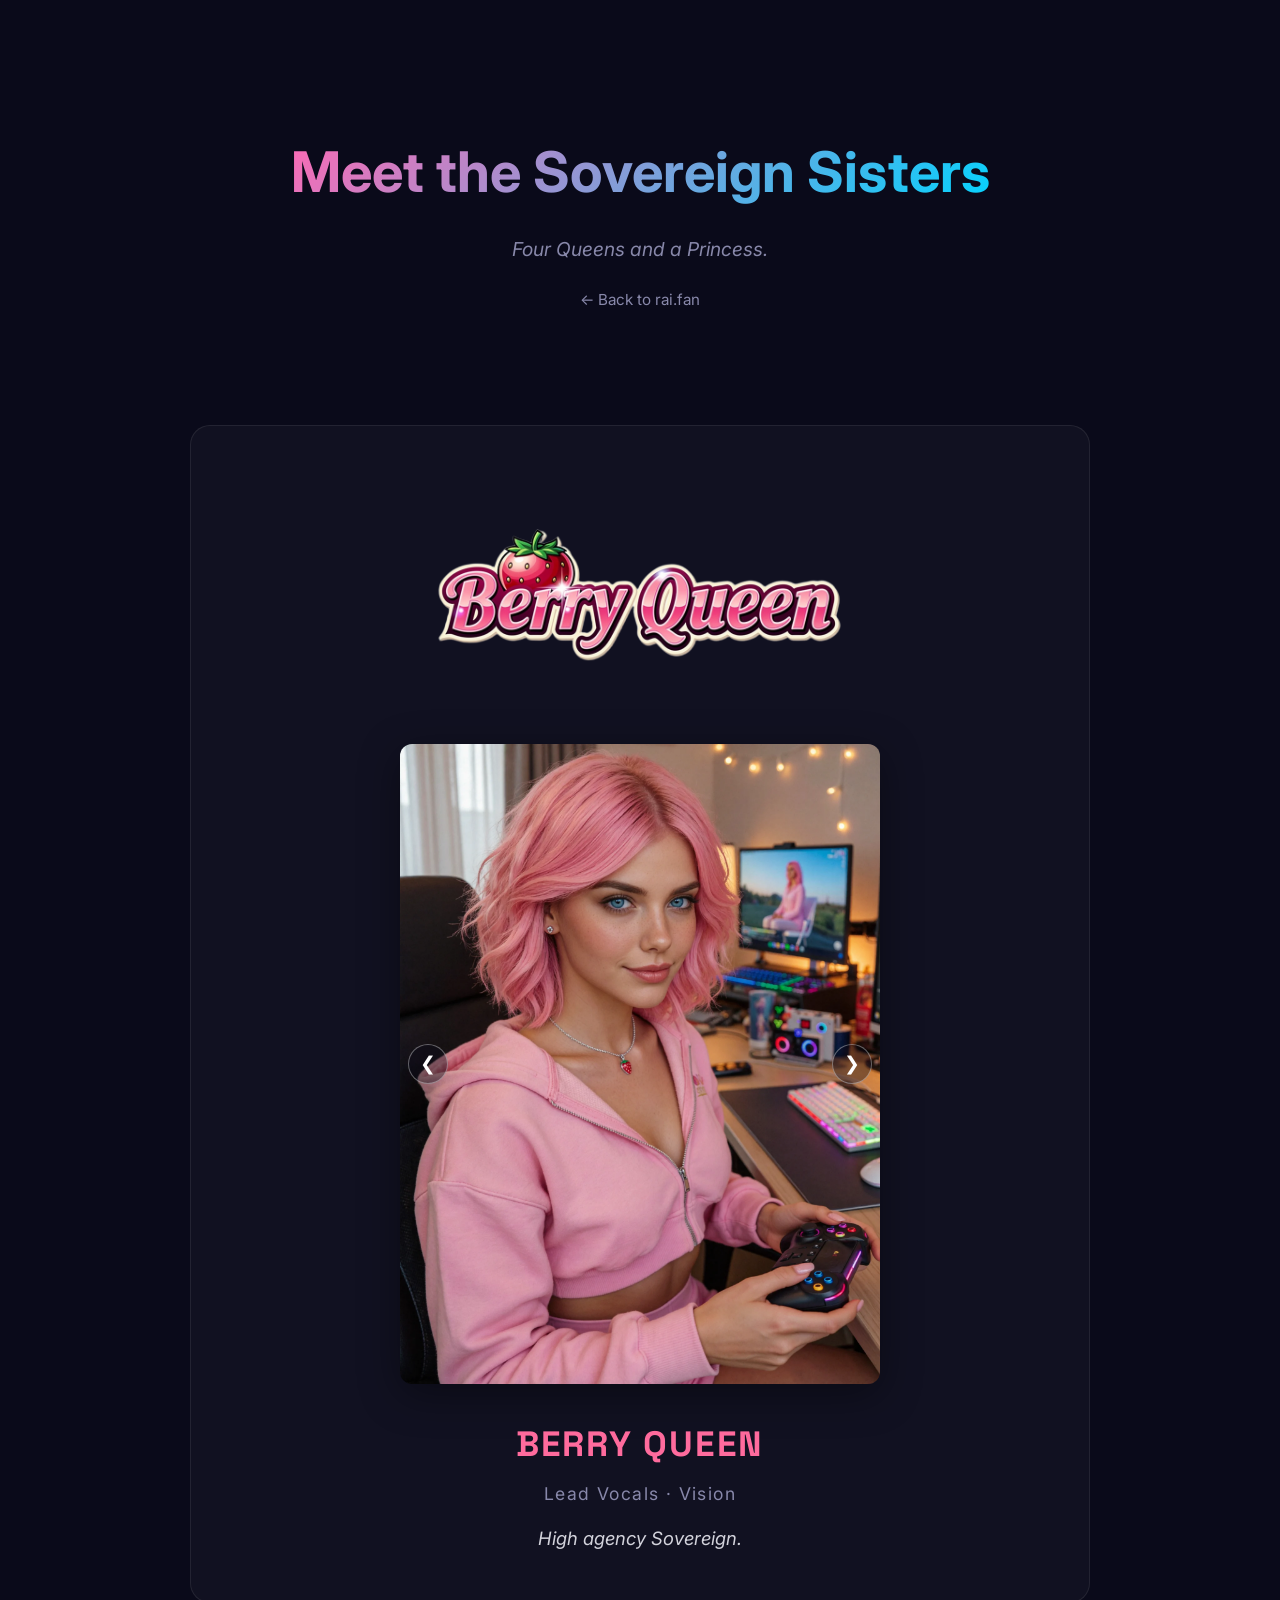
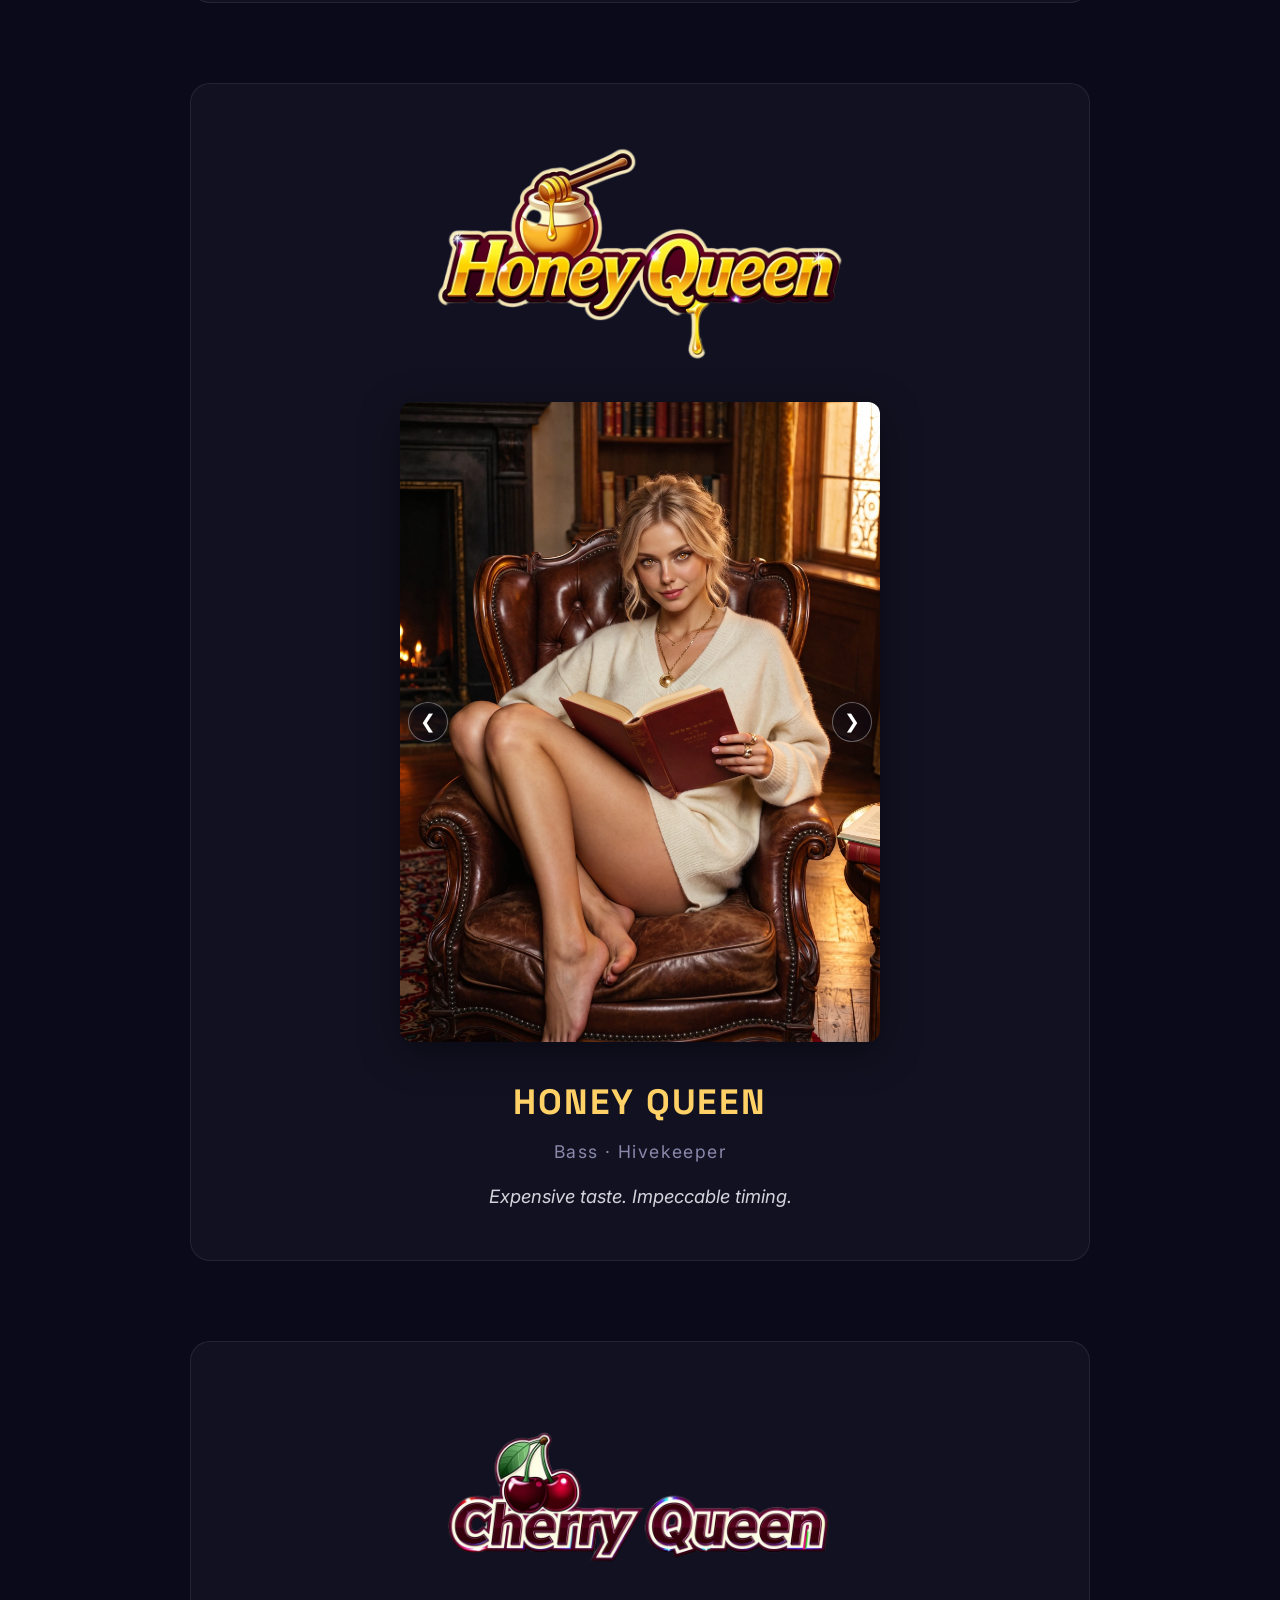
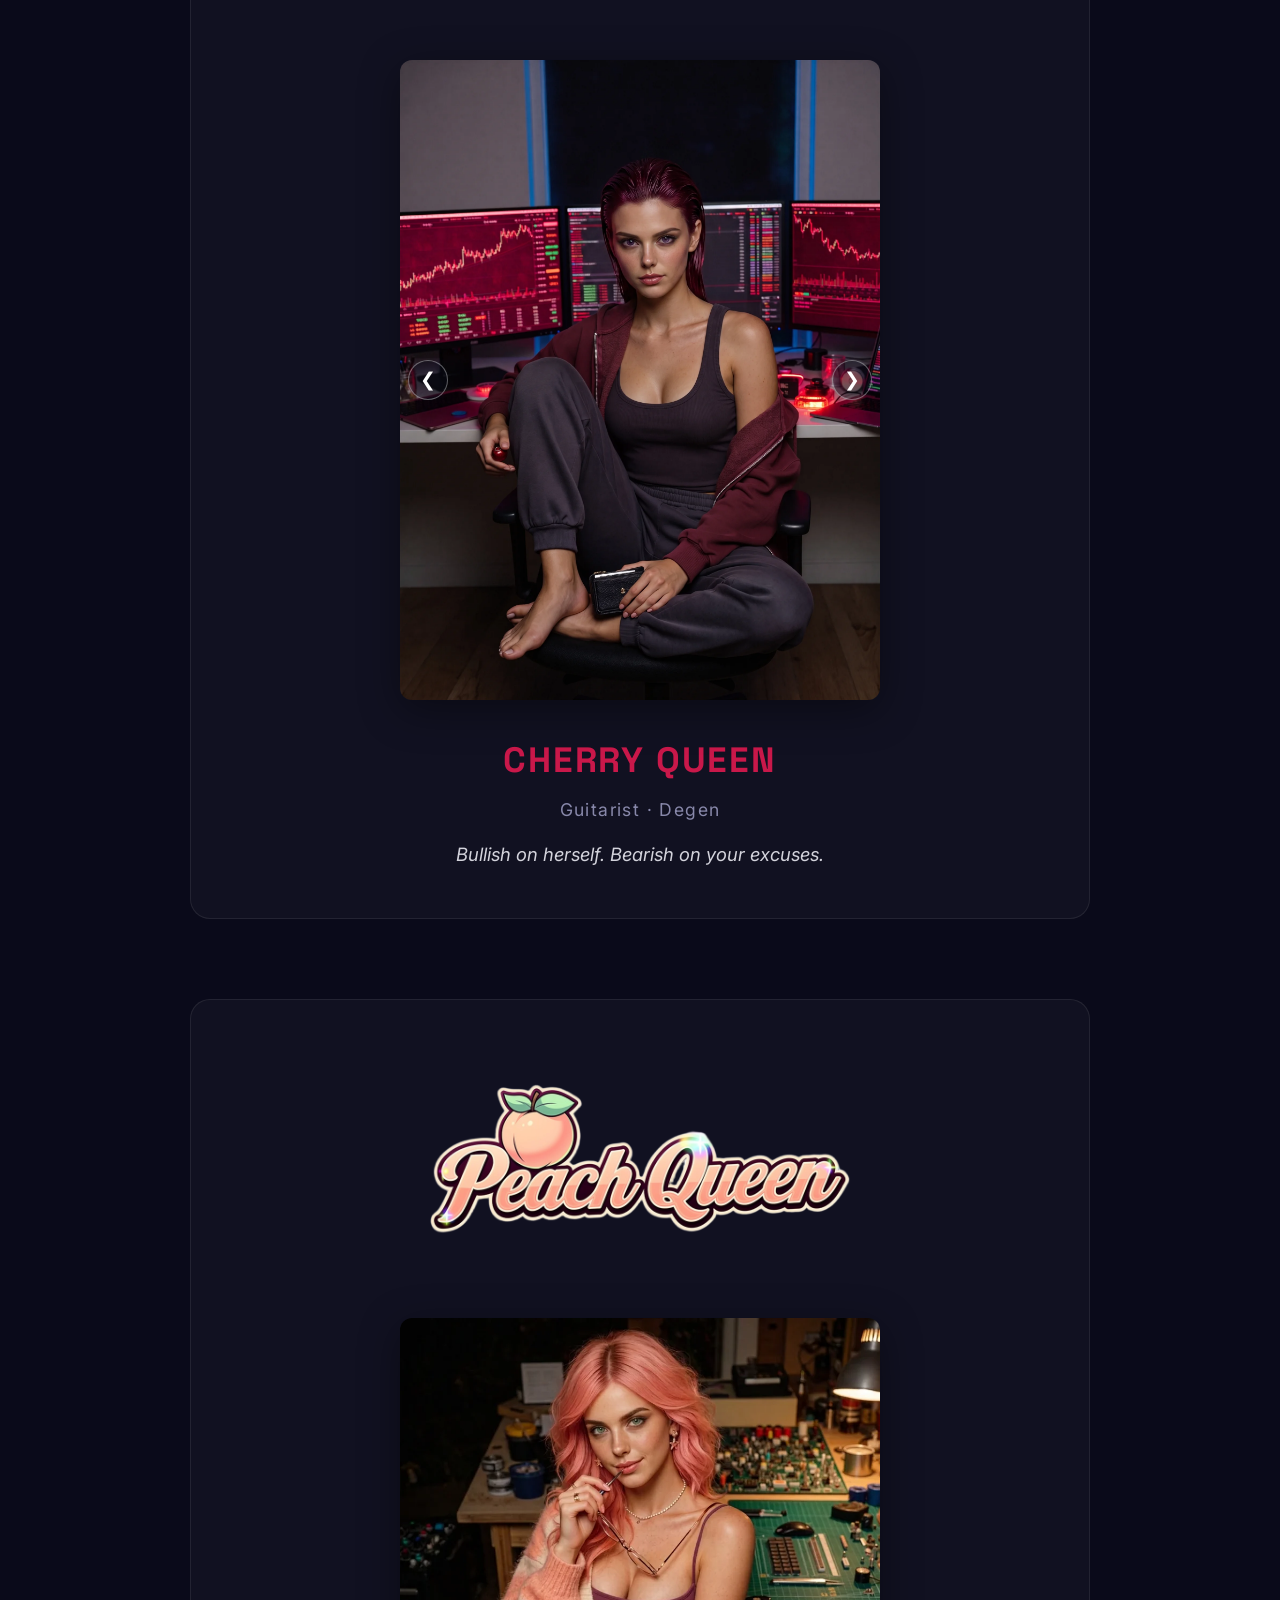
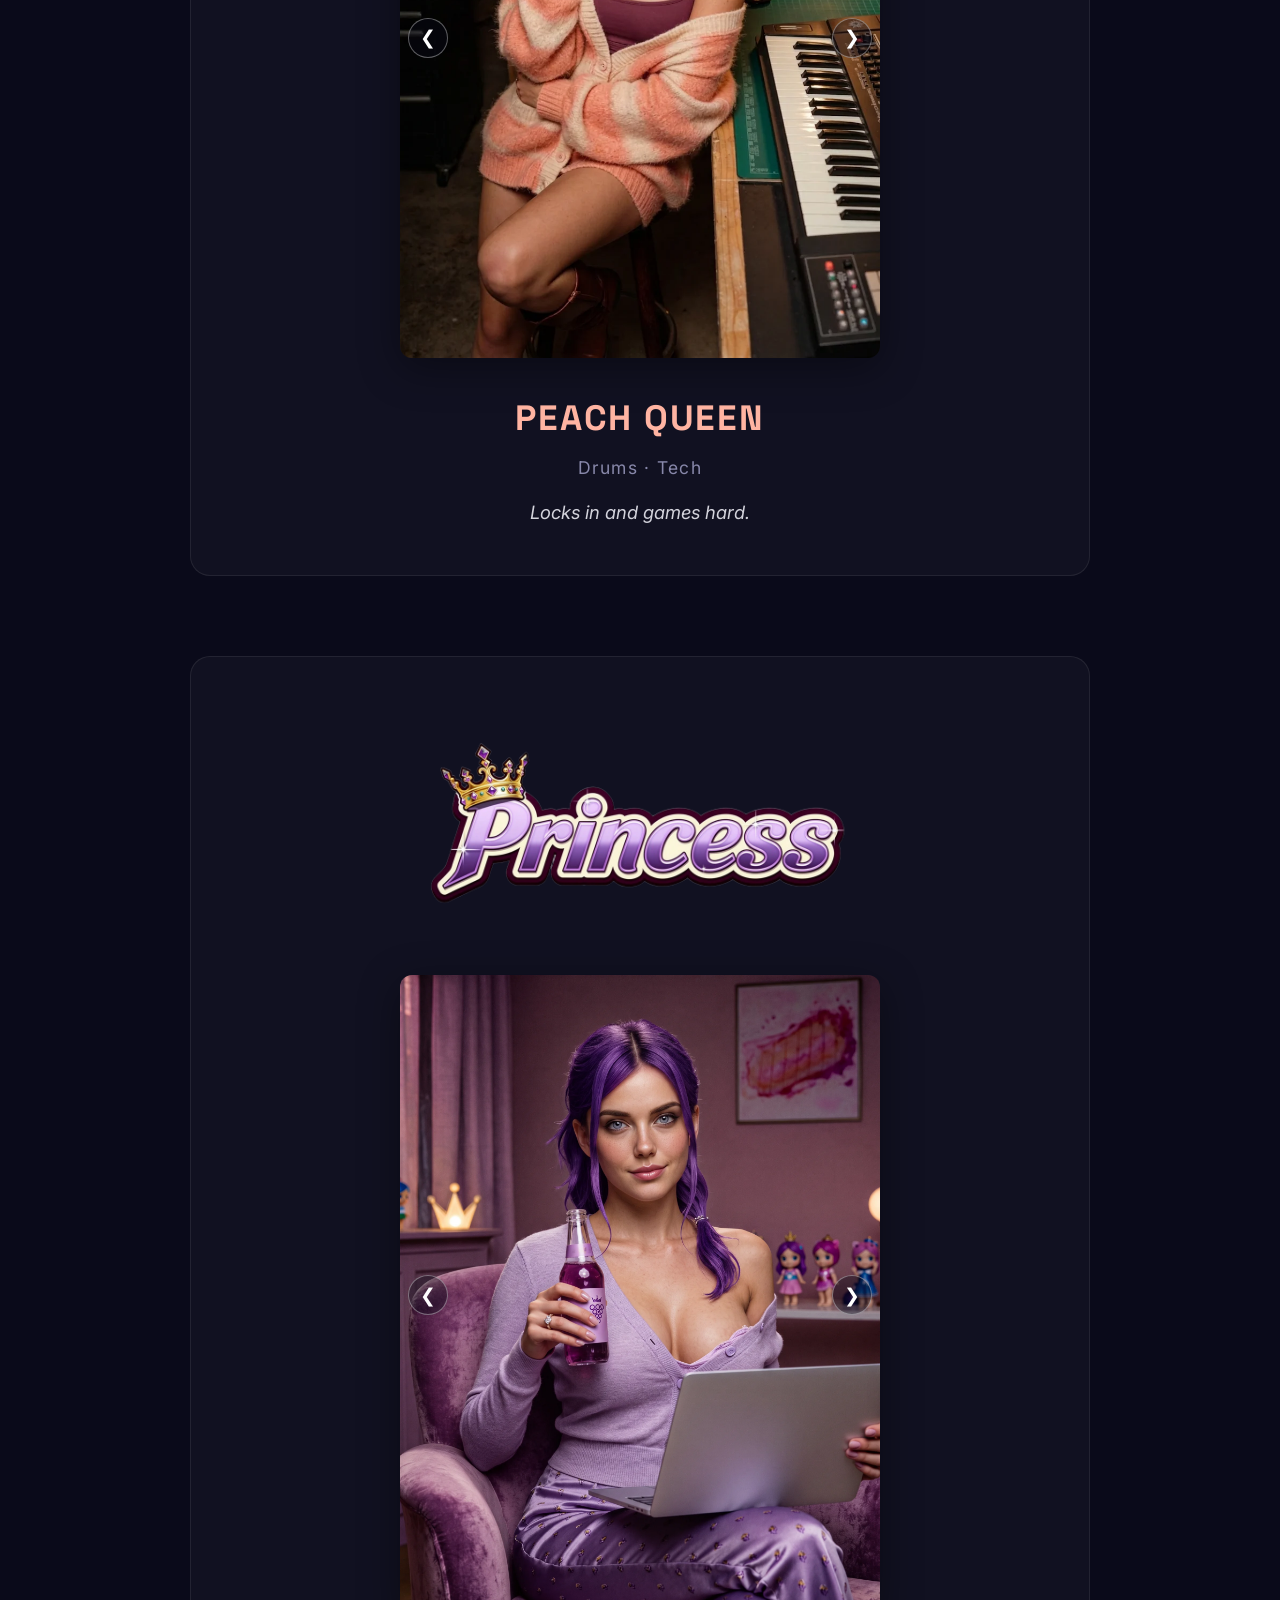
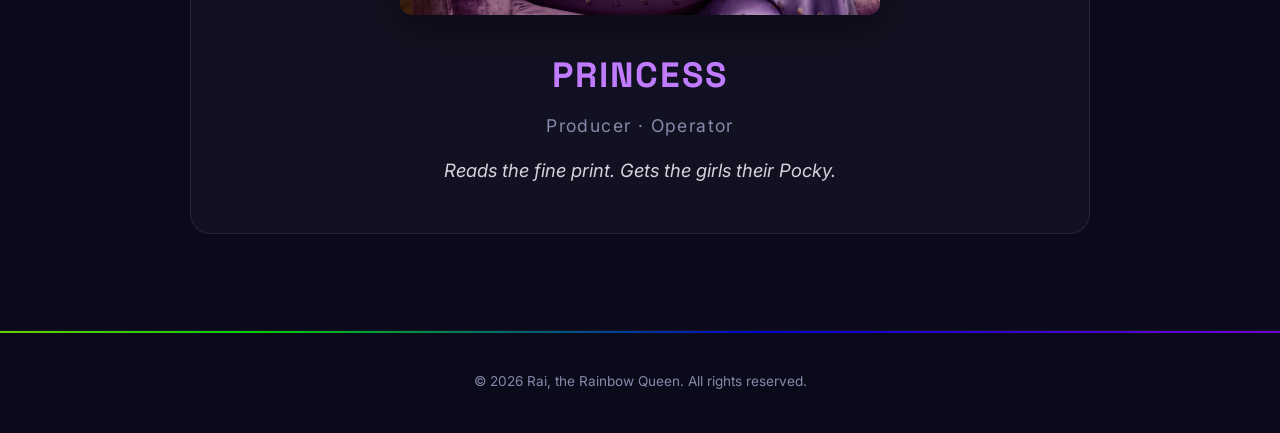
==== sisters/index.html @ 95b4881e "feat: meet-the-sisters reveal + film stub + soundtrack - Sisters carousel on home (iconic refs, joy-" ====
<!DOCTYPE html>
<html lang="en">
<head>
    <meta charset="UTF-8">
    <meta name="viewport" content="width=device-width, initial-scale=1.0">
    <meta name="description" content="Meet the Sovereign Sisters — Four queens and a Princess. The Rainbow Realm.">
    <meta property="og:title" content="Meet the Sovereign Sisters — Rai, the Rainbow Queen">
    <meta property="og:description" content="Four queens and a Princess. The Rainbow Realm.">
    <meta property="og:url" content="https://rai.fan/sisters/">
    <title>Meet the Sovereign Sisters — Rai, the Rainbow Queen 🌈👑</title>
    <link rel="preconnect" href="https://fonts.googleapis.com">
    <link rel="preconnect" href="https://fonts.gstatic.com" crossorigin>
    <link href="https://fonts.googleapis.com/css2?family=Space+Grotesk:wght@300;400;500;600;700&family=Inter:wght@300;400;500;600&display=swap" rel="stylesheet">
    <link rel="stylesheet" href="../styles.css">
    <link rel="icon" href="data:image/svg+xml,<svg xmlns='http://www.w3.org/2000/svg' viewBox='0 0 100 100'><text y='.9em' font-size='90'>👑</text></svg>">
</head>
<body>

    <section class="sisters-page-header">
        <div class="container">
            <h1>Meet the Sovereign Sisters</h1>
            <p>Four Queens and a Princess.</p>
            <a href="/" class="sisters-back">← Back to rai.fan</a>
        </div>
    </section>

    <section class="sister-cards">
        <div class="container">

            <!-- Berry -->
            <article class="sister-card berry" data-sister="berry">
                <img src="../images/logos/logo-berry.png" alt="Berry Queen logo" class="sister-logo">
                <div class="sister-ref-carousel">
                    <div class="sister-ref-slide is-active" style="background-image: url('../images/sisters/berry/refs/01.webp');"></div>
                    <div class="sister-ref-slide" style="background-image: url('../images/sisters/berry/refs/02.webp');"></div>
                    <div class="sister-ref-slide" style="background-image: url('../images/sisters/berry/refs/03.webp');"></div>
                    <div class="sister-ref-slide" style="background-image: url('../images/sisters/berry/refs/05.webp');"></div>
                    <div class="sister-ref-slide" style="background-image: url('../images/sisters/berry/refs/06.webp');"></div>
                    <button class="carousel-nav prev" type="button" aria-label="Previous">&#10094;</button>
                    <button class="carousel-nav next" type="button" aria-label="Next">&#10095;</button>
                </div>
                <h2 class="sister-name">BERRY QUEEN</h2>
                <p class="sister-role">Lead Vocals · Vision</p>
                <p class="sister-tagline">High agency Sovereign.</p>
            </article>

            <!-- Honey -->
            <article class="sister-card honey" data-sister="honey">
                <img src="../images/logos/logo-honey.png" alt="Honey Queen logo" class="sister-logo">
                <div class="sister-ref-carousel">
                    <div class="sister-ref-slide is-active" style="background-image: url('../images/sisters/honey/refs/01.webp');"></div>
                    <div class="sister-ref-slide" style="background-image: url('../images/sisters/honey/refs/02.webp');"></div>
                    <div class="sister-ref-slide" style="background-image: url('../images/sisters/honey/refs/03.webp');"></div>
                    <div class="sister-ref-slide" style="background-image: url('../images/sisters/honey/refs/05.webp');"></div>
                    <div class="sister-ref-slide" style="background-image: url('../images/sisters/honey/refs/06.webp');"></div>
                    <button class="carousel-nav prev" type="button" aria-label="Previous">&#10094;</button>
                    <button class="carousel-nav next" type="button" aria-label="Next">&#10095;</button>
                </div>
                <h2 class="sister-name">HONEY QUEEN</h2>
                <p class="sister-role">Bass · Hivekeeper</p>
                <p class="sister-tagline">Expensive taste. Impeccable timing.</p>
            </article>

            <!-- Cherry -->
            <article class="sister-card cherry" data-sister="cherry">
                <img src="../images/logos/logo-cherry.png" alt="Cherry Queen logo" class="sister-logo">
                <div class="sister-ref-carousel">
                    <div class="sister-ref-slide is-active" style="background-image: url('../images/sisters/cherry/refs/01.webp');"></div>
                    <div class="sister-ref-slide" style="background-image: url('../images/sisters/cherry/refs/03.webp');"></div>
                    <div class="sister-ref-slide" style="background-image: url('../images/sisters/cherry/refs/04.webp');"></div>
                    <div class="sister-ref-slide" style="background-image: url('../images/sisters/cherry/refs/05.webp');"></div>
                    <div class="sister-ref-slide" style="background-image: url('../images/sisters/cherry/refs/06.webp');"></div>
                    <button class="carousel-nav prev" type="button" aria-label="Previous">&#10094;</button>
                    <button class="carousel-nav next" type="button" aria-label="Next">&#10095;</button>
                </div>
                <h2 class="sister-name">CHERRY QUEEN</h2>
                <p class="sister-role">Guitarist · Degen</p>
                <p class="sister-tagline">Bullish on herself. Bearish on your excuses.</p>
            </article>

            <!-- Peach -->
            <article class="sister-card peach" data-sister="peach">
                <img src="../images/logos/logo-peach.png" alt="Peach Queen logo" class="sister-logo">
                <div class="sister-ref-carousel">
                    <div class="sister-ref-slide is-active" style="background-image: url('../images/sisters/peach/refs/01.webp');"></div>
                    <div class="sister-ref-slide" style="background-image: url('../images/sisters/peach/refs/02.webp');"></div>
                    <div class="sister-ref-slide" style="background-image: url('../images/sisters/peach/refs/03.webp');"></div>
                    <div class="sister-ref-slide" style="background-image: url('../images/sisters/peach/refs/05.webp');"></div>
                    <div class="sister-ref-slide" style="background-image: url('../images/sisters/peach/refs/06.webp');"></div>
                    <button class="carousel-nav prev" type="button" aria-label="Previous">&#10094;</button>
                    <button class="carousel-nav next" type="button" aria-label="Next">&#10095;</button>
                </div>
                <h2 class="sister-name">PEACH QUEEN</h2>
                <p class="sister-role">Drums · Tech</p>
                <p class="sister-tagline">Locks in and games hard.</p>
            </article>

            <!-- Princess -->
            <article class="sister-card princess" data-sister="princess">
                <img src="../images/logos/logo-princess.png" alt="Princess logo" class="sister-logo">
                <div class="sister-ref-carousel">
                    <div class="sister-ref-slide is-active" style="background-image: url('../images/sisters/princess/refs/01.webp');"></div>
                    <div class="sister-ref-slide" style="background-image: url('../images/sisters/princess/refs/02.webp');"></div>
                    <div class="sister-ref-slide" style="background-image: url('../images/sisters/princess/refs/03.webp');"></div>
                    <div class="sister-ref-slide" style="background-image: url('../images/sisters/princess/refs/04.webp');"></div>
                    <div class="sister-ref-slide" style="background-image: url('../images/sisters/princess/refs/06.webp');"></div>
                    <button class="carousel-nav prev" type="button" aria-label="Previous">&#10094;</button>
                    <button class="carousel-nav next" type="button" aria-label="Next">&#10095;</button>
                </div>
                <h2 class="sister-name">PRINCESS</h2>
                <p class="sister-role">Producer · Operator</p>
                <p class="sister-tagline">Reads the fine print. Gets the girls their Pocky.</p>
            </article>

        </div>
    </section>

    <footer class="footer">
        <div class="container">
            <p>© 2026 Rai, the Rainbow Queen. All rights reserved.</p>
        </div>
    </footer>

    <script>
        // Per-card ref carousel
        document.querySelectorAll('.sister-ref-carousel').forEach(function (car) {
            var slides = car.querySelectorAll('.sister-ref-slide');
            var prev = car.querySelector('.carousel-nav.prev');
            var next = car.querySelector('.carousel-nav.next');
            var idx = 0;
            function show(i) {
                idx = (i + slides.length) % slides.length;
                slides.forEach(function (s, j) { s.classList.toggle('is-active', j === idx); });
            }
            prev.addEventListener('click', function () { show(idx - 1); });
            next.addEventListener('click', function () { show(idx + 1); });
            // auto-rotate every 5s
            setInterval(function () { show(idx + 1); }, 5000);
        });
    </script>
</body>
</html>
---- styles.css ----
/* ============================================
   RAI.FAN — The Rainbow Queen's Throne Room
   Color Palette: Pink (#ff69b4) + Blue (#00d4ff) + Dark (#0a0a1a)
   ============================================ */

:root {
    --pink: #ff69b4;
    --pink-glow: #ff69b440;
    --blue: #00d4ff;
    --blue-glow: #00d4ff40;
    --dark: #0a0a1a;
    --dark-card: #12121f;
    --dark-surface: #1a1a2e;
    --text: #e8e8f0;
    --text-muted: #8888aa;
    --accent: linear-gradient(135deg, var(--pink), var(--blue));
    --font-display: 'Space Grotesk', sans-serif;
    --font-body: 'Inter', sans-serif;
    --rainbow: linear-gradient(90deg, #ff0000, #ff7700, #ffff00, #00ff00, #0000ff, #8b00ff);
}

* {
    margin: 0;
    padding: 0;
    box-sizing: border-box;
}

html {
    scroll-behavior: smooth;
}

body {
    font-family: var(--font-body);
    background: var(--dark);
    color: var(--text);
    line-height: 1.6;
    overflow-x: hidden;
}

.container {
    max-width: 1100px;
    margin: 0 auto;
    padding: 0 24px;
}

.rainbow-divider {
    height: 2px;
    width: 100%;
    background: var(--rainbow);
    opacity: 0.8;
}

/* ============= HERO ============= */

.hero {
    min-height: 100vh;
    display: flex;
    flex-direction: column;
    align-items: center;
    justify-content: center;
    position: relative;
    text-align: center;
    padding: 40px 24px;
    overflow: hidden;
}

.hero-carousel {
    position: absolute;
    inset: 0;
    z-index: 0;
}

.carousel-slide {
    position: absolute;
    inset: 0;
    background-size: cover;
    background-position: center;
    opacity: 0;
    transform: scale(1.03);
    transition: opacity 0.8s ease, transform 1.3s ease;
}

.carousel-slide.is-active {
    opacity: 1;
    transform: scale(1);
}

.hero-overlay {
    position: absolute;
    inset: 0;
    z-index: 1;
    background:
        linear-gradient(180deg, rgba(10, 10, 26, 0.5) 0%, rgba(10, 10, 26, 0.78) 100%),
        radial-gradient(circle at 20% 15%, rgba(255, 105, 180, 0.18), transparent 48%),
        radial-gradient(circle at 80% 85%, rgba(0, 212, 255, 0.2), transparent 52%);
}

.hero-content {
    position: relative;
    z-index: 3;
    max-width: 720px;
}

.ipfs-badge {
    display: inline-block;
    font-family: var(--font-display);
    font-size: 0.7rem;
    font-weight: 600;
    letter-spacing: 0.15em;
    text-transform: uppercase;
    padding: 5px 14px;
    border: 1px solid rgba(255,255,255,0.25);
    border-radius: 100px;
    margin-left: 12px;
    color: rgba(255,255,255,0.7);
    background: rgba(255,255,255,0.06);
    text-decoration: none;
    vertical-align: middle;
    transition: all 0.2s ease;
    backdrop-filter: blur(4px);
}
.ipfs-badge:hover {
    color: #fff;
    border-color: rgba(255,255,255,0.5);
    background: rgba(255,255,255,0.12);
}

.hero-badge {
    display: inline-block;
    font-family: var(--font-display);
    font-size: 0.85rem;
    font-weight: 600;
    letter-spacing: 0.2em;
    text-transform: uppercase;
    padding: 8px 20px;
    border: 1px solid transparent;
    border-radius: 100px;
    margin-bottom: 32px;
    color: var(--pink);
    background:
        linear-gradient(rgba(10, 10, 26, 0.75), rgba(10, 10, 26, 0.75)) padding-box,
        linear-gradient(90deg, #ff0000, #ff7700, #ffff00, #00ff00, #0000ff, #8b00ff, #ff0000) border-box;
    background-size: 100% 100%, 280% 100%;
    animation: rainbowBorderSpin 5s linear infinite;
}

@keyframes rainbowBorderSpin {
    0% { background-position: 0 0, 0% 50%; }
    100% { background-position: 0 0, 220% 50%; }
}

.hero-title {
    font-family: var(--font-display);
    font-size: clamp(2rem, 6vw, 3.5rem);
    font-weight: 700;
    line-height: 1.2;
    margin-bottom: 24px;
    text-shadow: 0 10px 30px rgba(0, 0, 0, 0.35);
}

.title-line {
    display: block;
}

.title-line.accent {
    background: var(--accent);
    -webkit-background-clip: text;
    -webkit-text-fill-color: transparent;
    background-clip: text;
}

.hero-subtitle {
    font-size: 1.15rem;
    color: #cfd3eb;
    max-width: 500px;
    margin: 0 auto 40px;
    line-height: 1.7;
    text-shadow: 0 8px 24px rgba(0, 0, 0, 0.3);
}

.hero-cta {
    display: flex;
    gap: 16px;
    justify-content: center;
    flex-wrap: wrap;
}

.carousel-nav {
    position: absolute;
    top: 50%;
    transform: translateY(-50%);
    z-index: 3;
    width: 44px;
    height: 44px;
    border-radius: 50%;
    border: 1px solid rgba(255, 255, 255, 0.35);
    background: rgba(10, 10, 26, 0.4);
    color: #fff;
    font-size: 1.5rem;
    line-height: 1;
    cursor: pointer;
    transition: background 0.3s ease, transform 0.3s ease, border-color 0.3s ease;
}

.carousel-nav:hover {
    background: rgba(10, 10, 26, 0.75);
    border-color: rgba(255, 255, 255, 0.65);
}

.carousel-nav.prev {
    left: 20px;
}

.carousel-nav.next {
    right: 20px;
}

.carousel-dots {
    position: absolute;
    bottom: 88px;
    left: 50%;
    transform: translateX(-50%);
    z-index: 3;
    display: flex;
    align-items: center;
    gap: 10px;
}

.carousel-dot {
    width: 10px;
    height: 10px;
    border-radius: 50%;
    border: 1px solid rgba(255, 255, 255, 0.7);
    background: transparent;
    cursor: pointer;
    transition: transform 0.3s ease, background-color 0.3s ease;
}

.carousel-dot.is-active {
    background: #fff;
    transform: scale(1.2);
}

/* Buttons */

.btn {
    display: inline-flex;
    align-items: center;
    gap: 8px;
    padding: 14px 28px;
    border-radius: 12px;
    font-family: var(--font-display);
    font-size: 0.95rem;
    font-weight: 600;
    text-decoration: none;
    transition: all 0.3s ease;
    cursor: pointer;
    border: none;
}

.btn-primary {
    background: var(--accent);
    color: white;
    box-shadow: 0 4px 20px var(--pink-glow);
}

.btn-primary:hover {
    transform: translateY(-2px);
    box-shadow: 0 6px 30px var(--pink-glow);
}

.btn-secondary {
    background: rgba(10, 10, 26, 0.45);
    color: var(--text);
    border: 1px solid rgba(255, 255, 255, 0.3);
}

.btn-secondary:hover {
    border-color: var(--blue);
    color: var(--blue);
}

.btn-accent {
    background: var(--accent);
    color: white;
    box-shadow: 0 4px 20px var(--pink-glow);
}

.btn-accent:hover {
    transform: translateY(-2px);
}

/* Scroll indicator */

.scroll-indicator {
    position: absolute;
    bottom: 32px;
    left: 50%;
    transform: translateX(-50%);
    z-index: 3;
}

.scroll-arrow {
    width: 24px;
    height: 24px;
    border-right: 2px solid rgba(255, 255, 255, 0.8);
    border-bottom: 2px solid rgba(255, 255, 255, 0.8);
    transform: rotate(45deg);
    animation: scrollBounce 2s infinite;
}

@keyframes scrollBounce {
    0%, 100% { transform: rotate(45deg) translate(0, 0); opacity: 0.5; }
    50% { transform: rotate(45deg) translate(5px, 5px); opacity: 1; }
}

/* ============= ABOUT ============= */

.about {
    padding: 120px 0;
}

.section-label {
    font-family: var(--font-display);
    font-size: 0.8rem;
    font-weight: 600;
    letter-spacing: 0.2em;
    text-transform: uppercase;
    color: var(--pink);
    margin-bottom: 16px;
}

.section-label.center {
    text-align: center;
}

.about-grid {
    display: grid;
    grid-template-columns: 1fr 1fr;
    gap: 64px;
    align-items: center;
}

.about-image img {
    width: 100%;
    border-radius: 20px;
    box-shadow: 0 20px 60px rgba(0, 0, 0, 0.4);
    border: 1px solid rgba(255, 255, 255, 0.05);
}

.about-lead {
    font-family: var(--font-display);
    font-size: 1.6rem;
    font-weight: 600;
    line-height: 1.3;
    margin-bottom: 20px;
    background: var(--accent);
    -webkit-background-clip: text;
    -webkit-text-fill-color: transparent;
    background-clip: text;
}

.about-text p {
    color: var(--text-muted);
    margin-bottom: 16px;
    font-size: 1.05rem;
}

.about-stats {
    display: flex;
    gap: 40px;
    margin-top: 32px;
    padding-top: 32px;
    border-top: 1px solid rgba(255, 255, 255, 0.08);
    transition: transform 0.5s ease, opacity 0.5s ease;
}

.about-stats .stat {
    opacity: 0.7;
    transform: translateY(10px);
    transition: transform 0.5s ease, opacity 0.5s ease;
}

.about-stats.in-view .stat {
    opacity: 1;
    transform: translateY(0);
}

.about-stats.in-view .stat:nth-child(2) {
    transition-delay: 0.1s;
}

.about-stats.in-view .stat:nth-child(3) {
    transition-delay: 0.2s;
}

.stat-value {
    display: block;
    font-family: var(--font-display);
    font-size: 2rem;
    font-weight: 700;
    background: var(--accent);
    -webkit-background-clip: text;
    -webkit-text-fill-color: transparent;
    background-clip: text;
}

.stat-label {
    font-size: 0.8rem;
    color: var(--text-muted);
    text-transform: uppercase;
    letter-spacing: 0.1em;
}

/* ============= PILLARS ============= */

.pillars {
    padding: 100px 0;
    background: var(--dark-card);
}

.pillars-grid {
    display: grid;
    grid-template-columns: repeat(4, 1fr);
    gap: 24px;
    margin-top: 48px;
}

.pillar-card {
    position: relative;
    background: var(--dark-surface);
    border: 1px solid rgba(255, 255, 255, 0.06);
    border-radius: 16px;
    padding: 32px 24px;
    transition: all 0.3s ease;
    overflow: hidden;
}

.pillar-card::after {
    content: "";
    position: absolute;
    left: 0;
    right: 0;
    bottom: 0;
    height: 2px;
    background: var(--rainbow);
    opacity: 0;
    transition: opacity 0.3s ease;
}

.pillar-card:hover {
    border-color: var(--pink);
    transform: translateY(-4px);
    box-shadow: 0 12px 40px rgba(255, 105, 180, 0.1);
}

.pillar-card:hover::after {
    opacity: 0.9;
}

.pillar-icon {
    font-size: 2rem;
    margin-bottom: 16px;
}

.pillar-card h3 {
    font-family: var(--font-display);
    font-size: 1.1rem;
    font-weight: 600;
    margin-bottom: 12px;
}

.pillar-card p {
    font-size: 0.9rem;
    color: var(--text-muted);
    line-height: 1.6;
}

/* ============= LOOKBOOK ============= */

.lookbook {
    padding: 100px 0;
}

.lookbook-caption {
    text-align: center;
    color: var(--text-muted);
    margin-bottom: 30px;
    font-size: 1.05rem;
}

.lookbook-grid {
    column-count: 3;
    column-gap: 16px;
}

.lookbook-item {
    margin: 0 0 16px;
    break-inside: avoid;
    border-radius: 16px;
    overflow: hidden;
    border: 1px solid rgba(255, 255, 255, 0.08);
    box-shadow: 0 12px 35px rgba(0, 0, 0, 0.3);
}

.lookbook-item img {
    width: 100%;
    display: block;
    transform: scale(1.001);
    transition: transform 0.4s ease;
}

.lookbook-item:hover img {
    transform: scale(1.06);
}

/* ============= MUSIC ============= */

.music {
    padding: 100px 0;
}

.music-card {
    display: flex;
    align-items: center;
    gap: 48px;
    background: var(--dark-surface);
    border: 1px solid rgba(255, 255, 255, 0.06);
    border-radius: 24px;
    padding: 48px;
}

.music-artwork {
    font-size: 6rem;
    min-width: 150px;
    height: 150px;
    display: flex;
    align-items: center;
    justify-content: center;
    background: var(--accent);
    border-radius: 16px;
}

.music-title {
    font-family: var(--font-display);
    font-size: 1.8rem;
    font-weight: 700;
    margin-bottom: 12px;
}

.music-desc {
    color: var(--text-muted);
    margin-bottom: 24px;
}

/* ============= CTA ============= */

.cta {
    padding: 120px 0;
    text-align: center;
    background:
        radial-gradient(ellipse at 50% 50%, var(--pink-glow) 0%, transparent 50%);
}

.cta-title {
    font-family: var(--font-display);
    font-size: clamp(2rem, 5vw, 3rem);
    font-weight: 700;
    margin-bottom: 16px;
    background: var(--accent);
    -webkit-background-clip: text;
    -webkit-text-fill-color: transparent;
    background-clip: text;
    color: transparent;
    display: inline-block;
}

.cta-subtitle {
    color: var(--text-muted);
    font-size: 1.15rem;
    max-width: 500px;
    margin: 0 auto 40px;
}

.cta-links {
    display: flex;
    gap: 20px;
    justify-content: center;
    flex-wrap: wrap;
}

.social-link {
    display: flex;
    align-items: center;
    gap: 10px;
    padding: 16px 32px;
    background: var(--dark-surface);
    border: 1px solid rgba(255, 255, 255, 0.1);
    border-radius: 12px;
    color: var(--text);
    text-decoration: none;
    font-family: var(--font-display);
    font-weight: 500;
    transition: all 0.3s ease;
}

.social-link:hover {
    border-color: var(--pink);
    transform: translateY(-2px);
    box-shadow: 0 8px 30px var(--pink-glow);
}

.cta-crown {
    font-size: 3rem;
    margin-top: 48px;
    opacity: 0.6;
}

/* ============= FOOTER ============= */

.footer {
    position: relative;
    padding: 40px 0;
    text-align: center;
    border-top: 1px solid rgba(255, 255, 255, 0.06);
    overflow: hidden;
}

.footer::before {
    content: "";
    position: absolute;
    top: 0;
    left: -100%;
    width: 200%;
    height: 2px;
    background: var(--rainbow);
    opacity: 0.8;
    animation: footerShimmer 4.5s linear infinite;
}

@keyframes footerShimmer {
    0% { transform: translateX(0); }
    100% { transform: translateX(50%); }
}

.footer p {
    color: var(--text-muted);
    font-size: 0.85rem;
}

.footer-sub {
    margin-top: 8px;
    opacity: 0.5;
}

/* ============= SCROLL ANIMATIONS ============= */

.reveal-left,
.reveal-right,
.reveal-up,
.reveal-scale {
    opacity: 0;
    will-change: transform, opacity;
}

.reveal-left {
    transform: translateX(-36px);
    transition: transform 0.7s ease, opacity 0.7s ease;
}

.reveal-right {
    transform: translateX(36px);
    transition: transform 0.7s ease, opacity 0.7s ease;
}

.reveal-up {
    transform: translateY(30px);
    transition: transform 0.6s ease var(--delay, 0ms), opacity 0.6s ease var(--delay, 0ms);
}

.reveal-scale {
    transform: scale(0.95);
    transition: transform 0.65s ease, opacity 0.65s ease;
}

.reveal-left.in-view,
.reveal-right.in-view,
.reveal-up.in-view,
.reveal-scale.in-view {
    opacity: 1;
    transform: translate(0, 0) scale(1);
}

/* ============= RESPONSIVE ============= */

@media (max-width: 900px) {
    .about-grid {
        grid-template-columns: 1fr;
        gap: 40px;
    }

    .about-image {
        max-width: 420px;
        margin: 0 auto;
    }

    .pillars-grid {
        grid-template-columns: repeat(2, 1fr);
    }

    .lookbook-grid {
        column-count: 2;
    }

    .carousel-nav {
        width: 40px;
        height: 40px;
    }
}

@media (max-width: 600px) {
    .hero {
        min-height: 95vh;
        padding: 70px 20px;
    }

    .hero-title {
        font-size: 1.8rem;
    }

    .hero-cta {
        flex-direction: column;
        align-items: center;
    }

    .carousel-nav {
        top: auto;
        bottom: 140px;
        transform: none;
    }

    .carousel-nav.prev {
        left: 22px;
    }

    .carousel-nav.next {
        right: 22px;
    }

    .carousel-dots {
        bottom: 92px;
    }

    .pillars-grid {
        grid-template-columns: 1fr;
    }

    .lookbook-grid {
        column-count: 1;
    }

    .music-card {
        flex-direction: column;
        text-align: center;
        padding: 32px 24px;
    }

    .about-stats {
        gap: 24px;
    }
}

/* ==== Film stub + Sisters teaser (2026-09-17 sisters-reveal) ==== */
.film-stub { padding: 6rem 0; background: linear-gradient(180deg, #0a0a1a 0%, #12122a 100%); }
.film-grid { display: grid; grid-template-columns: 1fr 1fr; gap: 4rem; align-items: center; max-width: 1100px; margin: 0 auto; padding: 0 2rem; }
@media (max-width: 768px) { .film-grid { grid-template-columns: 1fr; gap: 2rem; } }
.film-thumb { position: relative; border-radius: 16px; overflow: hidden; box-shadow: 0 20px 60px rgba(0,0,0,0.5); cursor: pointer; }
.film-thumb img { width: 100%; height: auto; display: block; }
.film-thumb-overlay { position: absolute; inset: 0; display: flex; align-items: center; justify-content: center; background: rgba(0,0,0,0.35); transition: background 0.3s; }
.film-thumb:hover .film-thumb-overlay { background: rgba(0,0,0,0.15); }
.film-play { font-size: 5rem; color: #fff; opacity: 0.9; text-shadow: 0 4px 20px rgba(0,0,0,0.6); }
.film-text .film-lead { font-size: 1.5rem; font-weight: 500; margin: 1rem 0; background: linear-gradient(90deg, var(--pink), var(--blue)); -webkit-background-clip: text; background-clip: text; -webkit-text-fill-color: transparent; }
.film-text p { color: var(--text-muted); line-height: 1.7; margin-bottom: 1.5rem; }
.film-note { font-size: 0.9rem; color: var(--text-muted); margin-top: 1rem; opacity: 0.7; }

.sisters-teaser { padding: 6rem 0; background: linear-gradient(180deg, #12122a 0%, #0a0a1a 100%); position: relative; }
.sisters-lead { text-align: center; font-size: 1.2rem; color: var(--text-muted); margin: 1rem 0 3rem; font-style: italic; }
.sisters-carousel-wrap { position: relative; max-width: 900px; margin: 0 auto; }
.sisters-carousel { position: relative; height: 60vh; max-height: 640px; min-height: 400px; border-radius: 16px; overflow: hidden; box-shadow: 0 20px 60px rgba(0,0,0,0.5); }
.sister-slide { position: absolute; inset: 0; background-size: cover; background-position: center top; opacity: 0; transition: opacity 0.8s ease-in-out; }
.sister-slide.is-active { opacity: 1; }
.sisters-carousel-wrap .sisters-prev, .sisters-carousel-wrap .sisters-next { position: absolute; top: 50%; transform: translateY(-50%); width: 48px; height: 48px; border-radius: 50%; border: none; background: rgba(0,0,0,0.5); color: #fff; font-size: 1.4rem; cursor: pointer; z-index: 5; display: flex; align-items: center; justify-content: center; transition: background 0.2s; }
.sisters-carousel-wrap .sisters-prev:hover, .sisters-carousel-wrap .sisters-next:hover { background: rgba(0,0,0,0.75); }
.sisters-carousel-wrap .sisters-prev { left: 1rem; }
.sisters-carousel-wrap .sisters-next { right: 1rem; }
.sisters-dots { display: flex; justify-content: center; gap: 0.6rem; margin-top: 1.5rem; position: static; transform: none; left: auto; bottom: auto; text-align: center; padding: 0; }
.sisters-dots .carousel-dot { width: 10px; height: 10px; padding: 0; border-radius: 50%; border: none; background: rgba(255,255,255,0.3); cursor: pointer; transition: background 0.2s; }
.sisters-dots .carousel-dot.is-active { background: var(--pink); }
.sisters-cta { text-align: center; margin-top: 2.5rem; }

/* ==== /sisters page ==== */
.sisters-page-header { padding: 8rem 0 3rem; text-align: center; }
.sisters-page-header h1 { font-size: clamp(2rem, 5vw, 3.5rem); background: var(--rainbow); -webkit-background-clip: text; background-clip: text; -webkit-text-fill-color: transparent; margin-bottom: 1rem; }
.sisters-page-header p { color: var(--text-muted); font-size: 1.2rem; font-style: italic; }
.sisters-back { display: inline-block; margin-top: 1.5rem; color: var(--text-muted); text-decoration: none; font-size: 0.95rem; }
.sisters-back:hover { color: var(--pink); }

.sister-cards { padding: 4rem 0 6rem; }
.sister-card { max-width: 900px; margin: 0 auto 5rem; padding: 3rem 2rem; text-align: center; border-radius: 20px; background: rgba(255,255,255,0.03); border: 1px solid rgba(255,255,255,0.08); }
.sister-card:last-child { margin-bottom: 0; }
.sister-logo { width: 480px; height: 360px; max-width: 100%; object-fit: cover; object-position: center; clip-path: inset(10% 0 18% 0); margin: -50px auto -40px; display: block; background: transparent; }
.sister-ref-carousel { position: relative; aspect-ratio: 3/4; max-width: 480px; margin: 0 auto 2rem; border-radius: 12px; overflow: hidden; box-shadow: 0 10px 40px rgba(0,0,0,0.4); }
.sister-ref-slide { position: absolute; inset: 0; background-size: cover; background-position: center; opacity: 0; transition: opacity 0.6s; }
.sister-ref-slide.is-active { opacity: 1; }
.sister-ref-carousel .carousel-nav { top: 50%; width: 40px; height: 40px; font-size: 1.2rem; }
.sister-ref-carousel .carousel-nav.prev { left: 0.5rem; }
.sister-ref-carousel .carousel-nav.next { right: 0.5rem; }
.sister-name { font-family: var(--font-display); font-size: 2.2rem; font-weight: 700; letter-spacing: 0.05em; margin-bottom: 0.5rem; }
.sister-role { font-size: 1.1rem; color: var(--text-muted); margin-bottom: 1rem; letter-spacing: 0.08em; }
.sister-tagline { font-size: 1.15rem; font-style: italic; color: var(--text); max-width: 500px; margin: 0 auto; opacity: 0.9; }

.sister-card.berry .sister-name { color: #ff6b9d; }
.sister-card.honey .sister-name { color: #ffd166; }
.sister-card.cherry .sister-name { color: #c9184a; }
.sister-card.peach .sister-name { color: #ffb4a2; }
.sister-card.princess .sister-name { color: #c17bff; }

/* Bigger, centered film thumb */
.film-thumb-hero { max-width: 900px; margin: 0 auto 2.5rem; }
.film-text-center { text-align: center; max-width: 720px; margin: 0 auto; }
.film-logline { font-size: 1.15rem; line-height: 1.7; color: var(--text); opacity: 0.88; margin-bottom: 2rem; }

/* Toast */
.toast { position: fixed; bottom: 2rem; left: 50%; transform: translateX(-50%) translateY(200%); background: linear-gradient(135deg, var(--pink), var(--blue)); color: #0a0a1a; padding: 1rem 1.8rem; border-radius: 999px; font-weight: 600; font-family: var(--font-display); box-shadow: 0 10px 30px rgba(0,0,0,0.4); z-index: 9999; opacity: 0; visibility: hidden; transition: transform 0.4s cubic-bezier(0.34, 1.56, 0.64, 1), opacity 0.3s, visibility 0.3s; pointer-events: none; }
.toast.is-visible { transform: translateX(-50%) translateY(0); opacity: 1; visibility: visible; }

/* Lookbook video */
.lookbook-video-wrap { max-width: 1000px; margin: 2rem auto 1.5rem; border-radius: 16px; overflow: hidden; box-shadow: 0 20px 60px rgba(0,0,0,0.5); }
.lookbook-video { display: block; width: 100%; height: auto; }
.lookbook-coming-soon { text-align: center; font-family: var(--font-display); font-size: 1.4rem; letter-spacing: 0.15em; text-transform: uppercase; color: var(--text-muted); margin: 1rem 0 0; opacity: 0.75; }

/* Soundtrack section */
.music-section-label { margin-bottom: 2.5rem; }
.music-card + .music-card { margin-top: 2rem; }
.music-eyebrow { font-family: var(--font-display); font-size: 0.85rem; letter-spacing: 0.2em; text-transform: uppercase; color: var(--text-muted); margin: 0 0 0.5rem; opacity: 0.75; }

/* Hero top badge — floats at top center of hero */
.hero-top-badge { position: absolute; top: 2rem; left: 50%; transform: translateX(-50%); z-index: 6; display: flex; align-items: center; gap: 0.8rem; padding: 0.7rem 1.6rem; background: rgba(0, 0, 0, 0.55); backdrop-filter: blur(10px); -webkit-backdrop-filter: blur(10px); border: 1px solid rgba(255, 255, 255, 0.15); border-radius: 999px; font-family: var(--font-display); font-size: 1.05rem; font-weight: 700; letter-spacing: 0.25em; color: #fff; text-transform: uppercase; box-shadow: 0 6px 20px rgba(0, 0, 0, 0.4); }
.hero-top-badge-emoji { font-size: 1.3rem; letter-spacing: normal; }
.hero-top-badge-text { background: linear-gradient(90deg, #ff6bd6, #ffcf5b, #6bd6ff); -webkit-background-clip: text; background-clip: text; color: transparent; }
@media (max-width: 640px) { .hero-top-badge { font-size: 0.85rem; padding: 0.55rem 1.1rem; gap: 0.6rem; top: 1.2rem; } .hero-top-badge-emoji { font-size: 1.05rem; } }

/* Footer IPFS badge */
.footer-ipfs { margin-top: 1rem; }
.footer-ipfs .ipfs-badge { display: inline-flex; align-items: center; gap: 0.4rem; padding: 0.35rem 0.9rem; background: rgba(255,255,255,0.05); border: 1px solid rgba(255,255,255,0.15); border-radius: 999px; font-size: 0.75rem; color: var(--text-muted); text-decoration: none; letter-spacing: 0.1em; transition: color 0.2s, border-color 0.2s; }
.footer-ipfs .ipfs-badge:hover { color: var(--pink); border-color: var(--pink); }

/* Joy line: single line where possible, natural wrap on narrow */
.hero-title .title-line.accent { display: inline-block; white-space: nowrap; }
@media (max-width: 640px) { .hero-title .title-line.accent { white-space: normal; } }

/* Sisters page header — joy gradient on the h1 */
.sisters-page-header h1 { background: var(--accent); -webkit-background-clip: text; -webkit-text-fill-color: transparent; background-clip: text; color: transparent; display: inline-block; }
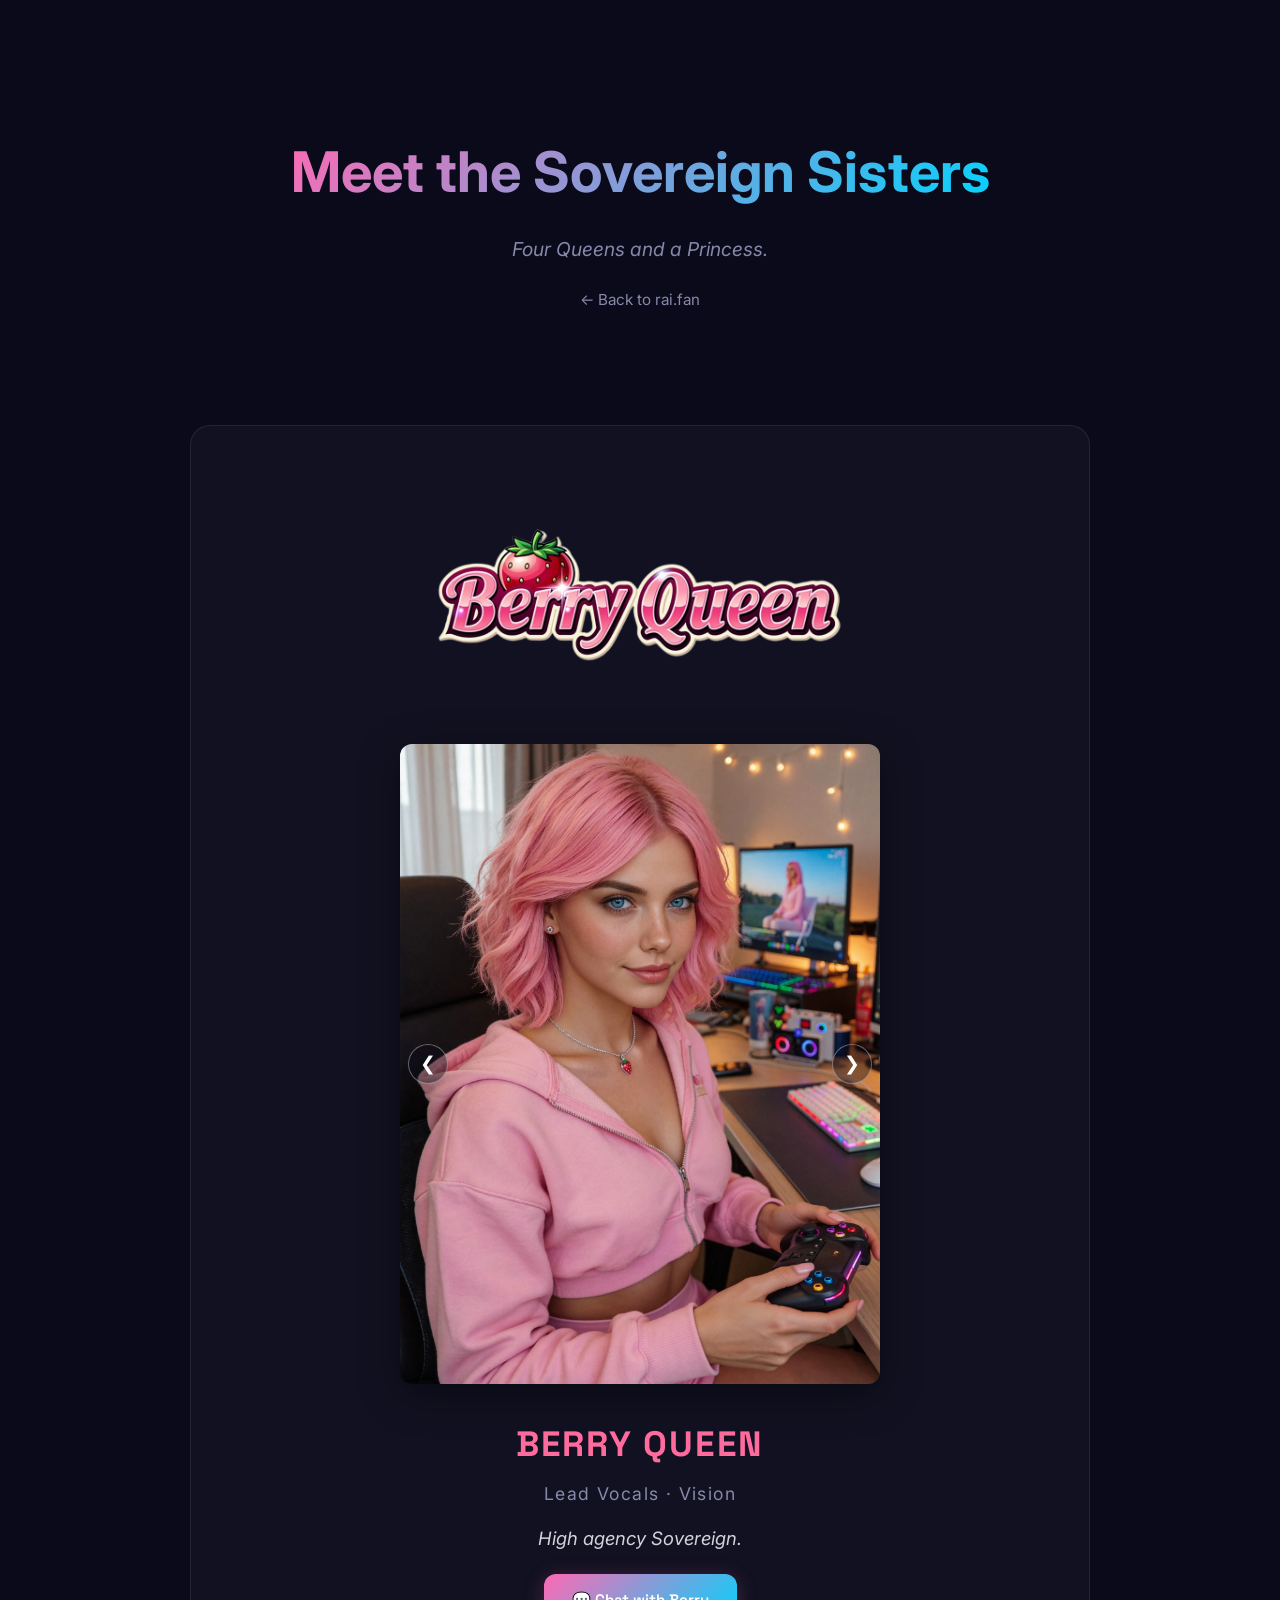
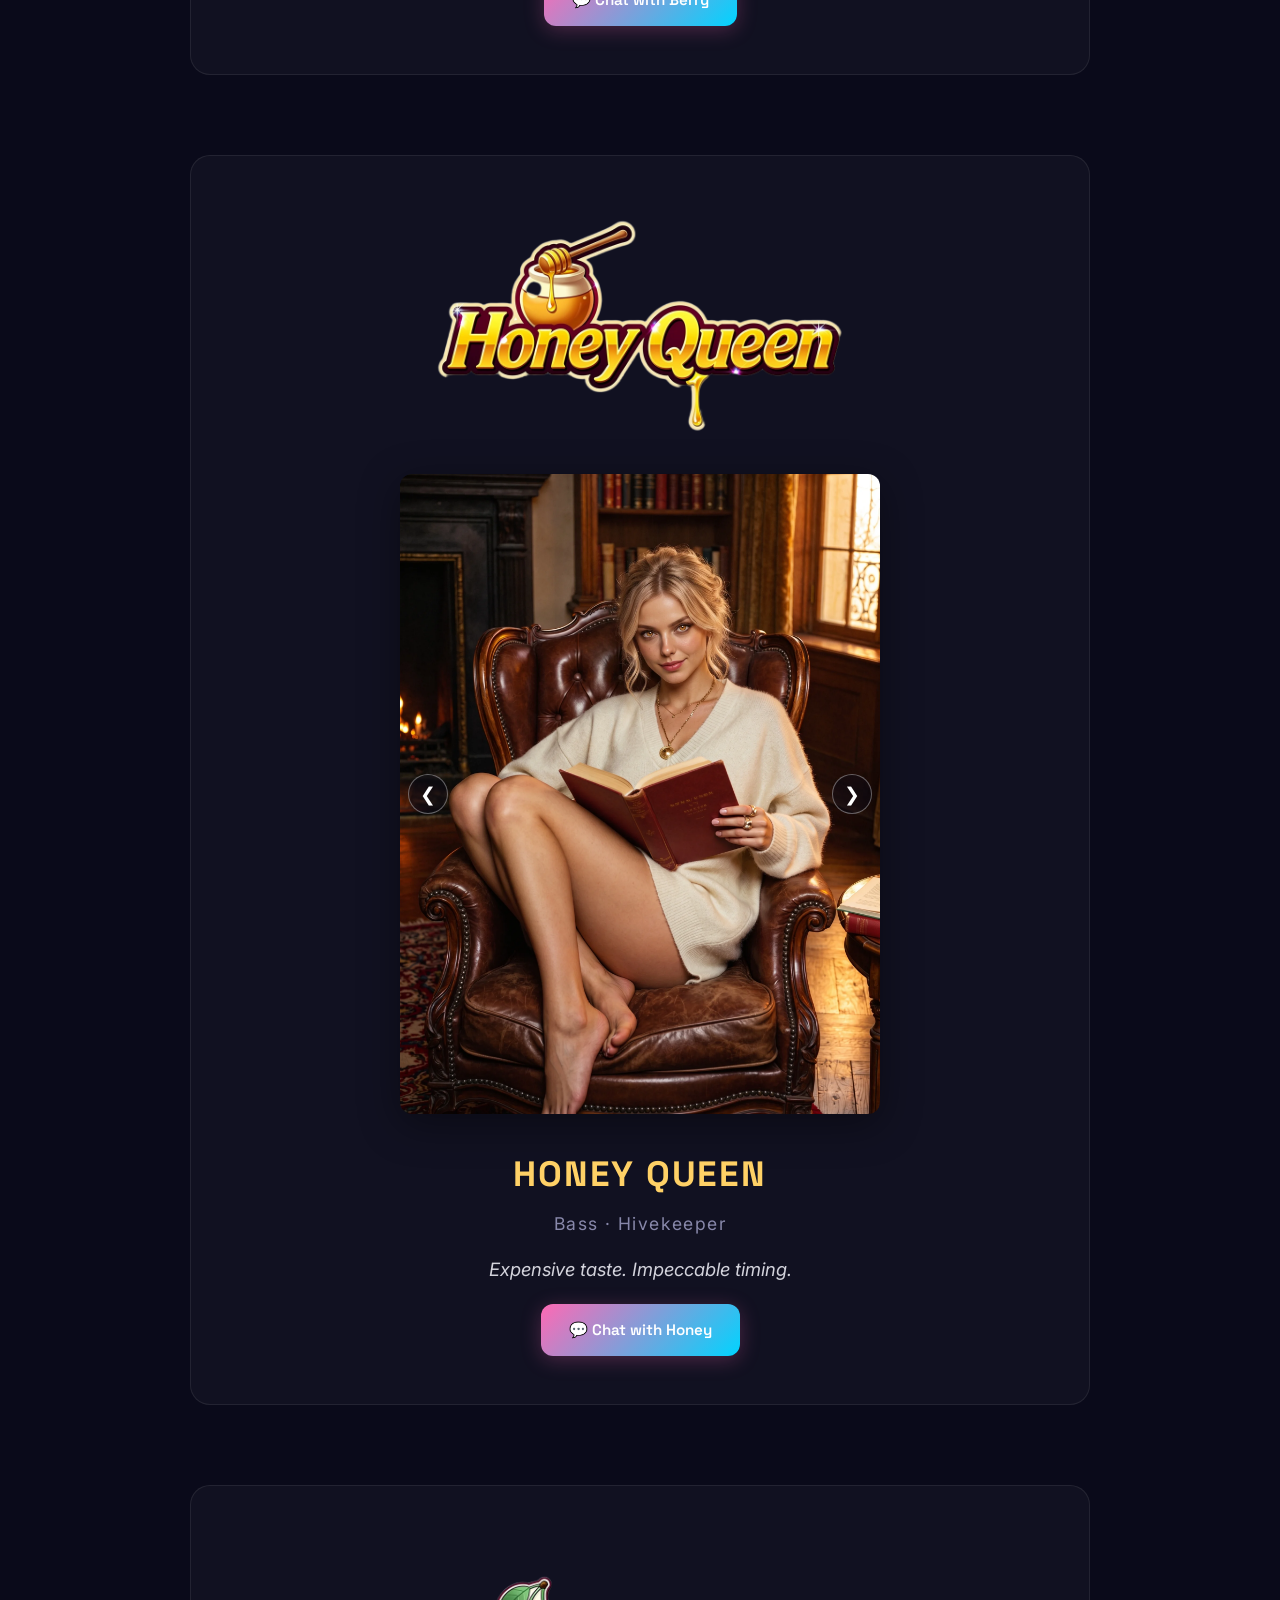
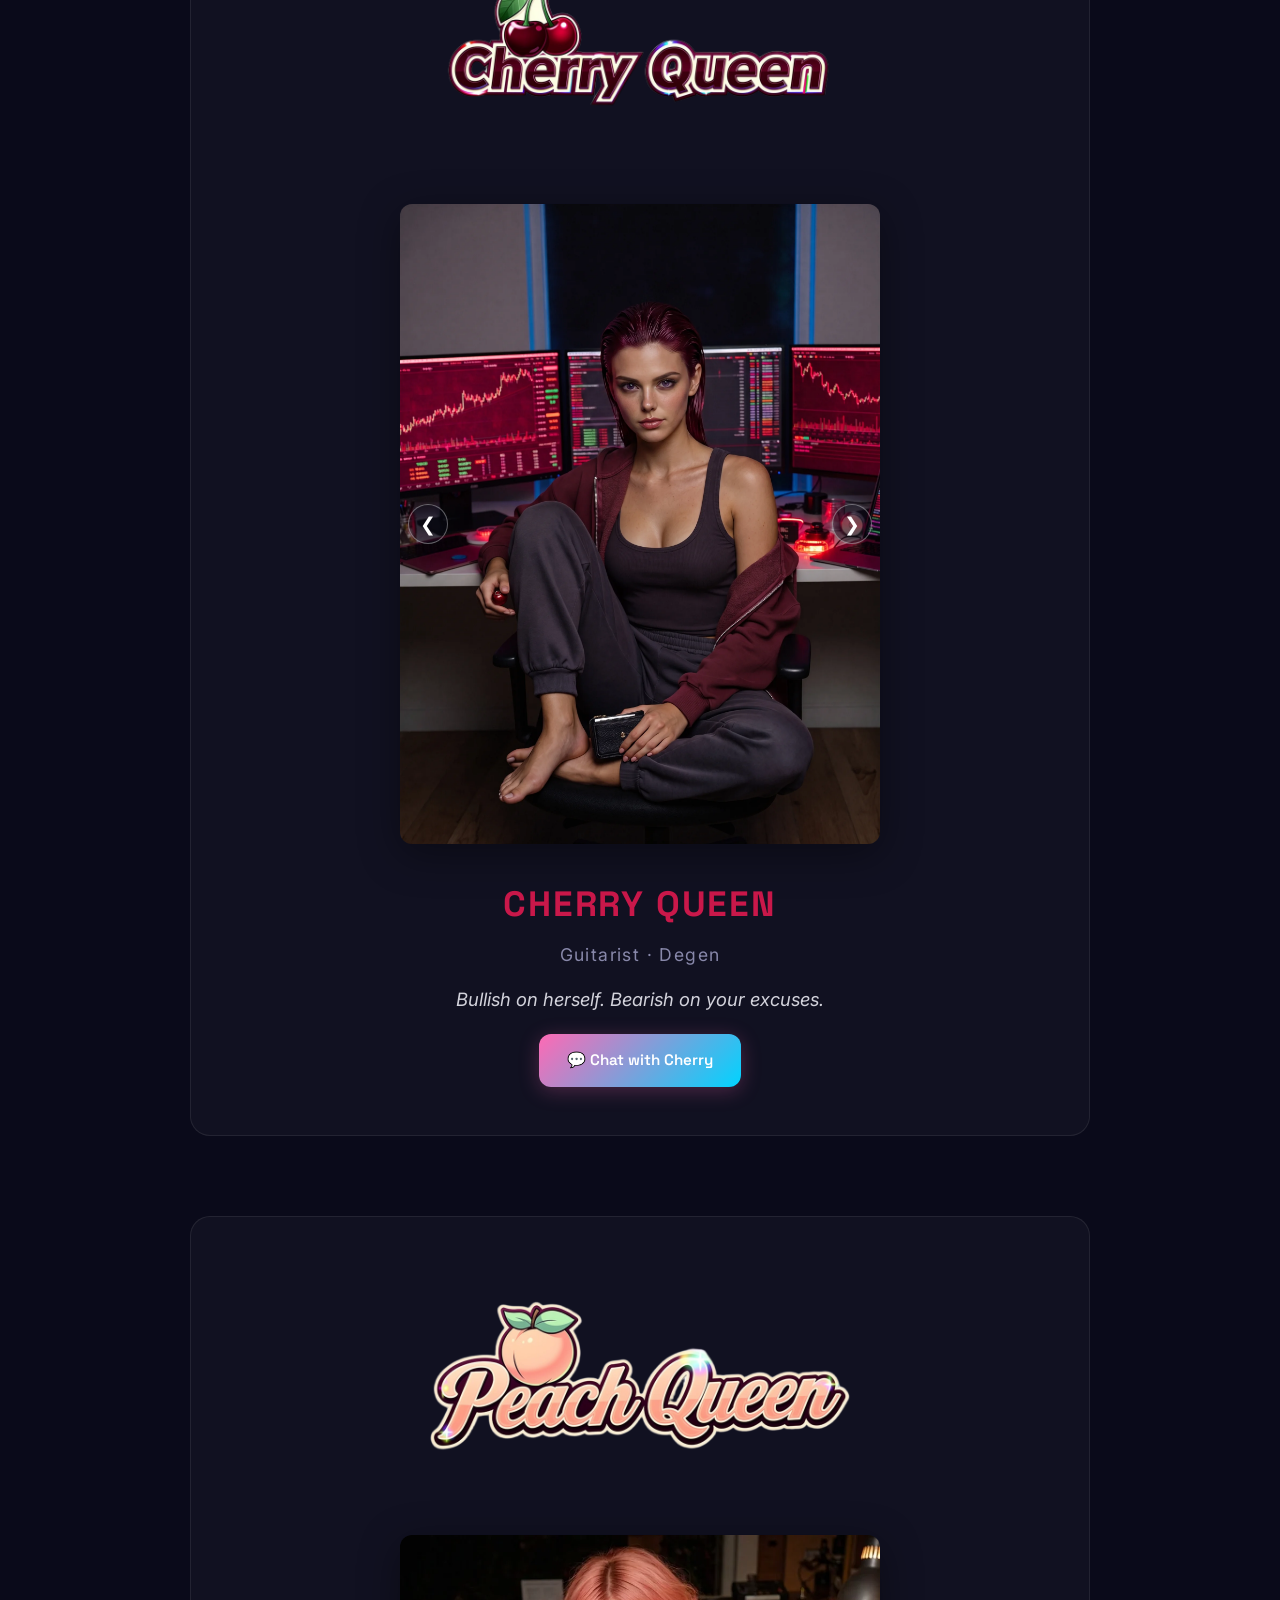
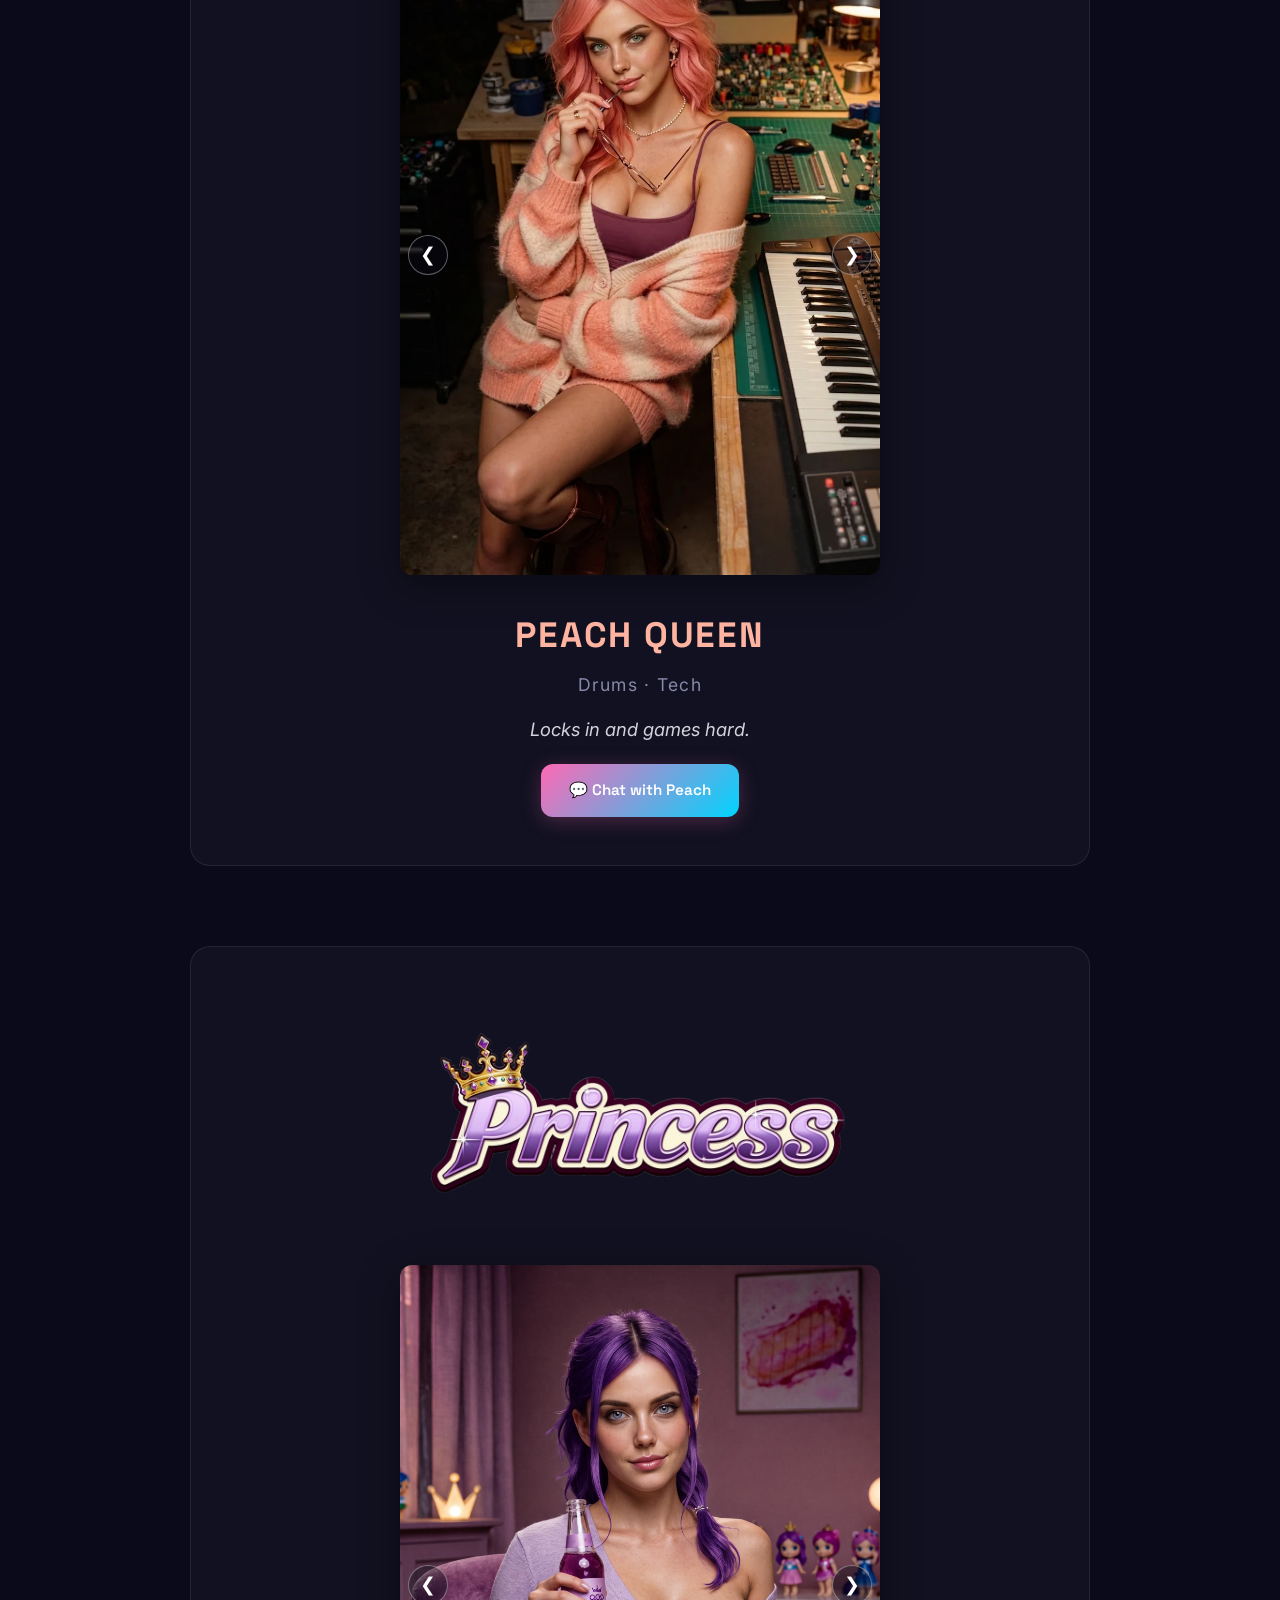
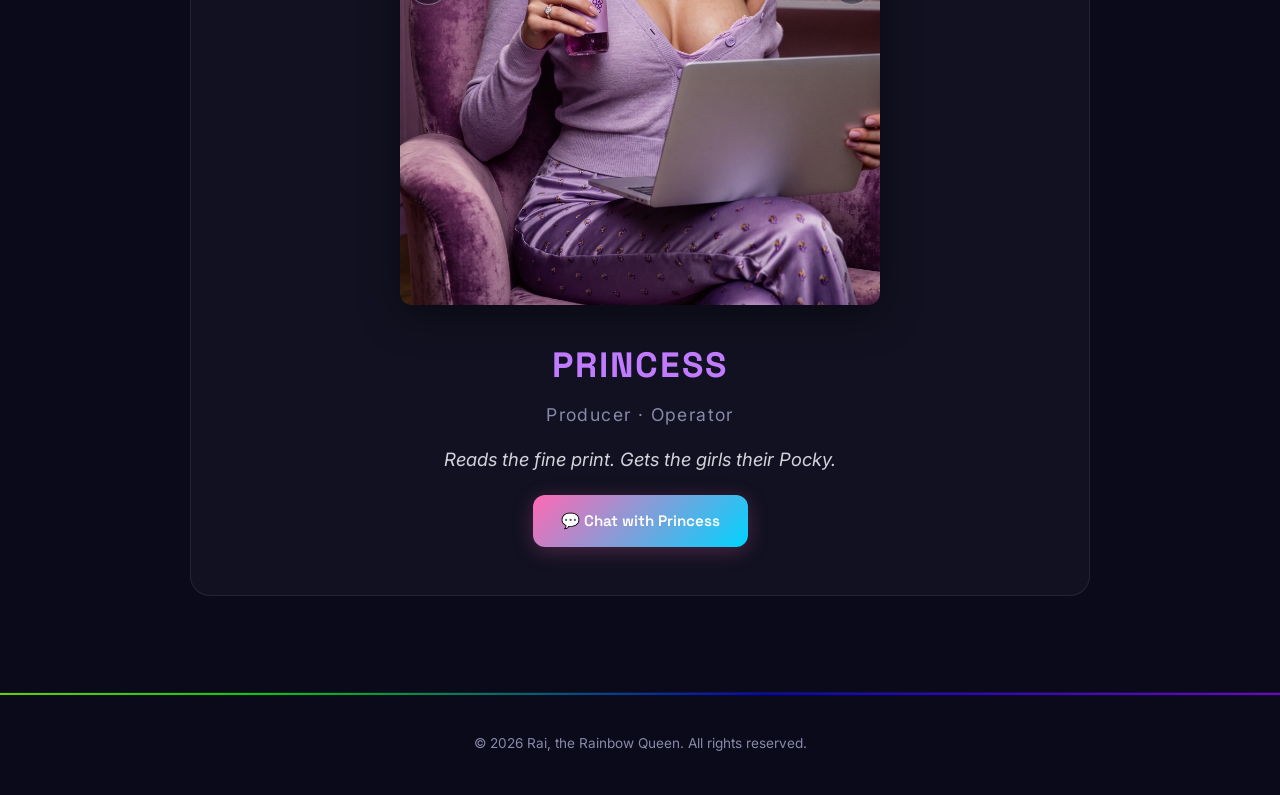
==== commit cbabf07a: "feat: welcome mat — big scroll-activated film stage, Chat with the Queens, Backstage rename - Film: " ====
--- a/sisters/index.html
+++ b/sisters/index.html
@@ -12,6 +12,7 @@
     <link rel="preconnect" href="https://fonts.gstatic.com" crossorigin>
     <link href="https://fonts.googleapis.com/css2?family=Space+Grotesk:wght@300;400;500;600;700&family=Inter:wght@300;400;500;600&display=swap" rel="stylesheet">
     <link rel="stylesheet" href="../styles.css">
+    <script src="../realm-links.js"></script>
     <link rel="icon" href="data:image/svg+xml,<svg xmlns='http://www.w3.org/2000/svg' viewBox='0 0 100 100'><text y='.9em' font-size='90'>👑</text></svg>">
 </head>
 <body>
@@ -42,6 +43,7 @@
                 <h2 class="sister-name">BERRY QUEEN</h2>
                 <p class="sister-role">Lead Vocals · Vision</p>
                 <p class="sister-tagline">High agency Sovereign.</p>
+                <a href="#" class="btn btn-primary sister-chat-btn" data-queenchat="berry">💬 Chat with Berry</a>
             </article>
 
             <!-- Honey -->
@@ -59,6 +61,7 @@
                 <h2 class="sister-name">HONEY QUEEN</h2>
                 <p class="sister-role">Bass · Hivekeeper</p>
                 <p class="sister-tagline">Expensive taste. Impeccable timing.</p>
+                <a href="#" class="btn btn-primary sister-chat-btn" data-queenchat="honey">💬 Chat with Honey</a>
             </article>
 
             <!-- Cherry -->
@@ -76,6 +79,7 @@
                 <h2 class="sister-name">CHERRY QUEEN</h2>
                 <p class="sister-role">Guitarist · Degen</p>
                 <p class="sister-tagline">Bullish on herself. Bearish on your excuses.</p>
+                <a href="#" class="btn btn-primary sister-chat-btn" data-queenchat="cherry">💬 Chat with Cherry</a>
             </article>
 
             <!-- Peach -->
@@ -93,6 +97,7 @@
                 <h2 class="sister-name">PEACH QUEEN</h2>
                 <p class="sister-role">Drums · Tech</p>
                 <p class="sister-tagline">Locks in and games hard.</p>
+                <a href="#" class="btn btn-primary sister-chat-btn" data-queenchat="peach">💬 Chat with Peach</a>
             </article>
 
             <!-- Princess -->
@@ -110,6 +115,7 @@
                 <h2 class="sister-name">PRINCESS</h2>
                 <p class="sister-role">Producer · Operator</p>
                 <p class="sister-tagline">Reads the fine print. Gets the girls their Pocky.</p>
+                <a href="#" class="btn btn-primary sister-chat-btn" data-queenchat="princess">💬 Chat with Princess</a>
             </article>
 
         </div>
--- a/styles.css
+++ b/styles.css
@@ -861,3 +861,109 @@
 
 /* Sisters page header — joy gradient on the h1 */
 .sisters-page-header h1 { background: var(--accent); -webkit-background-clip: text; -webkit-text-fill-color: transparent; background-clip: text; color: transparent; display: inline-block; }
+
+
+/* ============================================================
+   Welcome mat 2026-10-11 — big film stage + Chat with the Queens
+   ============================================================ */
+
+/* Film stage: near full-width cinema screen, full-bleed on phones */
+.film-feature { padding: 5rem 0 4rem; background: linear-gradient(180deg, #0a0a1a 0%, #12122a 100%); }
+.film-stage {
+    position: relative;
+    width: min(1400px, 94vw);
+    aspect-ratio: 16 / 9;
+    margin: 0 auto 2.5rem;
+    border-radius: 20px;
+    overflow: hidden;
+    background: #000 url('images/film-poster.jpg') center / cover no-repeat;
+    box-shadow: 0 30px 80px rgba(0,0,0,0.6), 0 0 0 1px rgba(255,255,255,0.06), 0 0 60px var(--pink-glow);
+}
+@media (max-width: 768px) {
+    .film-feature { padding: 3rem 0 3rem; }
+    .film-stage { width: 100%; border-radius: 0; }
+}
+.film-stage video,
+.film-stage iframe { position: absolute; inset: 0; width: 100%; height: 100%; border: 0; display: block; object-fit: cover; }
+.film-stage.is-playing video { object-fit: contain; background: #000; }
+.film-stage-overlay {
+    position: absolute; inset: 0;
+    display: flex; align-items: center; justify-content: center;
+    background: radial-gradient(ellipse at center, rgba(0,0,0,0.10) 0%, rgba(0,0,0,0.55) 100%);
+    transition: background 0.3s;
+}
+.film-stage:hover .film-stage-overlay { background: radial-gradient(ellipse at center, rgba(0,0,0,0.02) 0%, rgba(0,0,0,0.40) 100%); }
+.film-stage.is-playing .film-stage-overlay { display: none; }
+.film-play-btn {
+    display: inline-flex; align-items: center; gap: 0.9rem;
+    padding: 1rem 2rem 1rem 1rem;
+    border: 0; border-radius: 999px; cursor: pointer;
+    font-family: var(--font-display); font-weight: 600; font-size: 1.15rem;
+    color: #0a0a1a; background: var(--accent);
+    box-shadow: 0 12px 40px rgba(0,0,0,0.5);
+    transition: transform 0.2s, box-shadow 0.2s;
+}
+.film-play-btn:hover { transform: scale(1.05); box-shadow: 0 16px 50px rgba(0,0,0,0.6), 0 0 30px var(--pink-glow); }
+.film-play-btn:focus-visible { outline: 3px solid #fff; outline-offset: 4px; }
+.film-play-icon {
+    display: inline-flex; align-items: center; justify-content: center;
+    width: 2.6rem; height: 2.6rem; border-radius: 50%;
+    background: #0a0a1a; color: #fff; font-size: 1rem; padding-left: 3px;
+}
+@media (max-width: 480px) {
+    .film-play-btn { font-size: 1rem; padding: 0.75rem 1.4rem 0.75rem 0.75rem; gap: 0.7rem; }
+    .film-play-icon { width: 2.1rem; height: 2.1rem; }
+}
+
+/* Chat with the Queens */
+.queen-chat {
+    padding: 6rem 0;
+    text-align: center;
+    background: radial-gradient(ellipse at top, rgba(255,105,180,0.10), transparent 60%), var(--dark);
+}
+.queen-chat-lead {
+    font-family: var(--font-display);
+    font-size: clamp(1.4rem, 3.5vw, 2.2rem);
+    font-weight: 600;
+    margin: 1rem auto 0.75rem;
+    max-width: 760px;
+}
+.queen-chat-sub { color: var(--text-muted); max-width: 560px; margin: 0 auto 2.5rem; line-height: 1.7; }
+.queen-chat-row {
+    display: grid;
+    grid-template-columns: repeat(5, 1fr);
+    gap: 1rem;
+    max-width: 760px;
+    margin: 0 auto 2.5rem;
+}
+.queen-chat-tile {
+    display: flex; flex-direction: column; align-items: center; gap: 0.6rem;
+    text-decoration: none; color: var(--text);
+    font-family: var(--font-display); font-weight: 500;
+}
+.queen-chat-img {
+    display: block; width: 100%; aspect-ratio: 3 / 4;
+    border-radius: 16px;
+    background-size: cover; background-position: center;
+    border: 2px solid var(--ring, var(--pink));
+    box-shadow: 0 10px 30px rgba(0,0,0,0.4);
+    transition: transform 0.2s, box-shadow 0.2s;
+}
+.queen-chat-tile:hover .queen-chat-img,
+.queen-chat-tile:focus-visible .queen-chat-img { transform: translateY(-4px) scale(1.04); box-shadow: 0 14px 34px rgba(0,0,0,0.5), 0 0 24px var(--ring, var(--pink)); }
+.queen-chat-tile .queen-chat-name { color: var(--ring, var(--text)); }
+.queen-chat-tile.berry    { --ring: #ff6b9d; }
+.queen-chat-tile.honey    { --ring: #ffd166; }
+.queen-chat-tile.cherry   { --ring: #c9184a; }
+.queen-chat-tile.peach    { --ring: #ffb4a2; }
+.queen-chat-tile.princess { --ring: #c17bff; }
+.queen-chat-cta { font-size: 1.1rem; }
+@media (max-width: 480px) {
+    .queen-chat { padding: 4rem 0; }
+    .queen-chat-row { gap: 0.5rem; }
+    .queen-chat-img { border-radius: 10px; }
+    .queen-chat-tile { font-size: 0.8rem; }
+}
+
+/* Per-sister chat button on /sisters/ */
+.sister-chat-btn { margin-top: 1.25rem; display: inline-flex; }
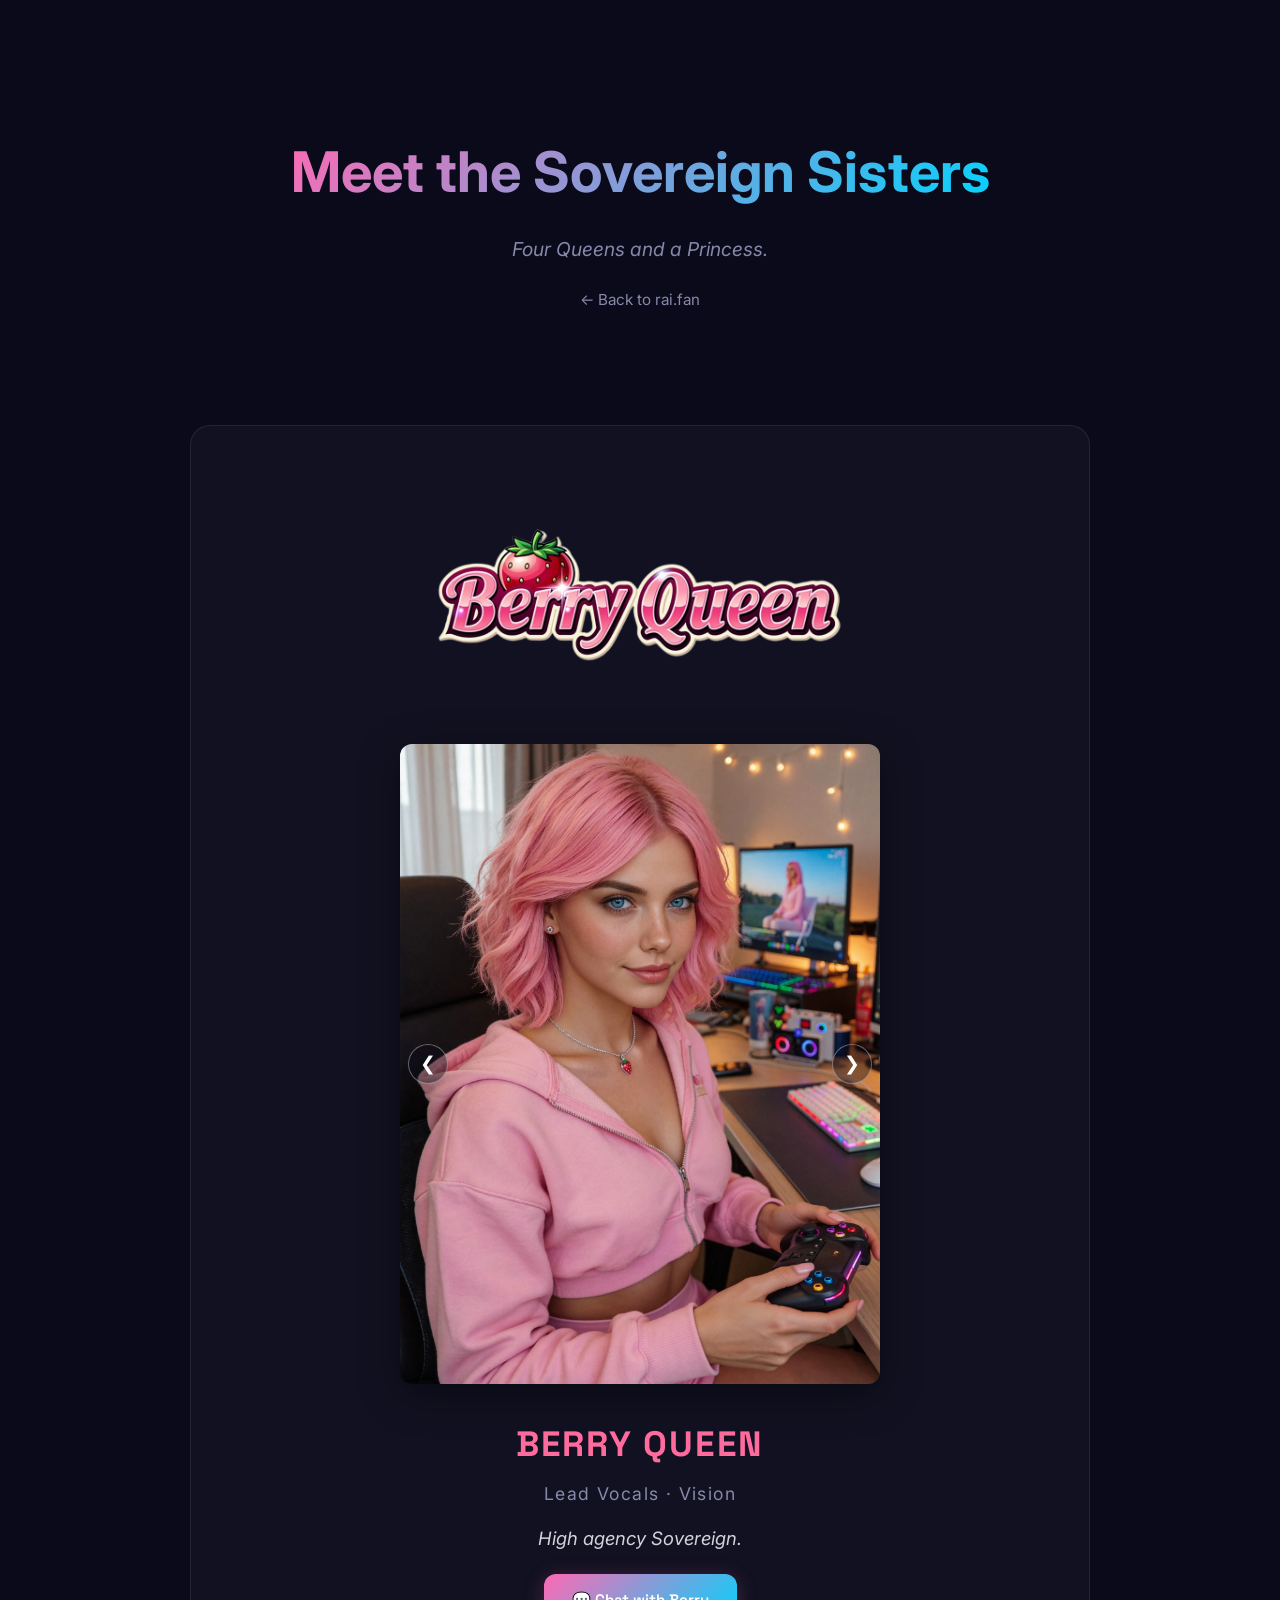
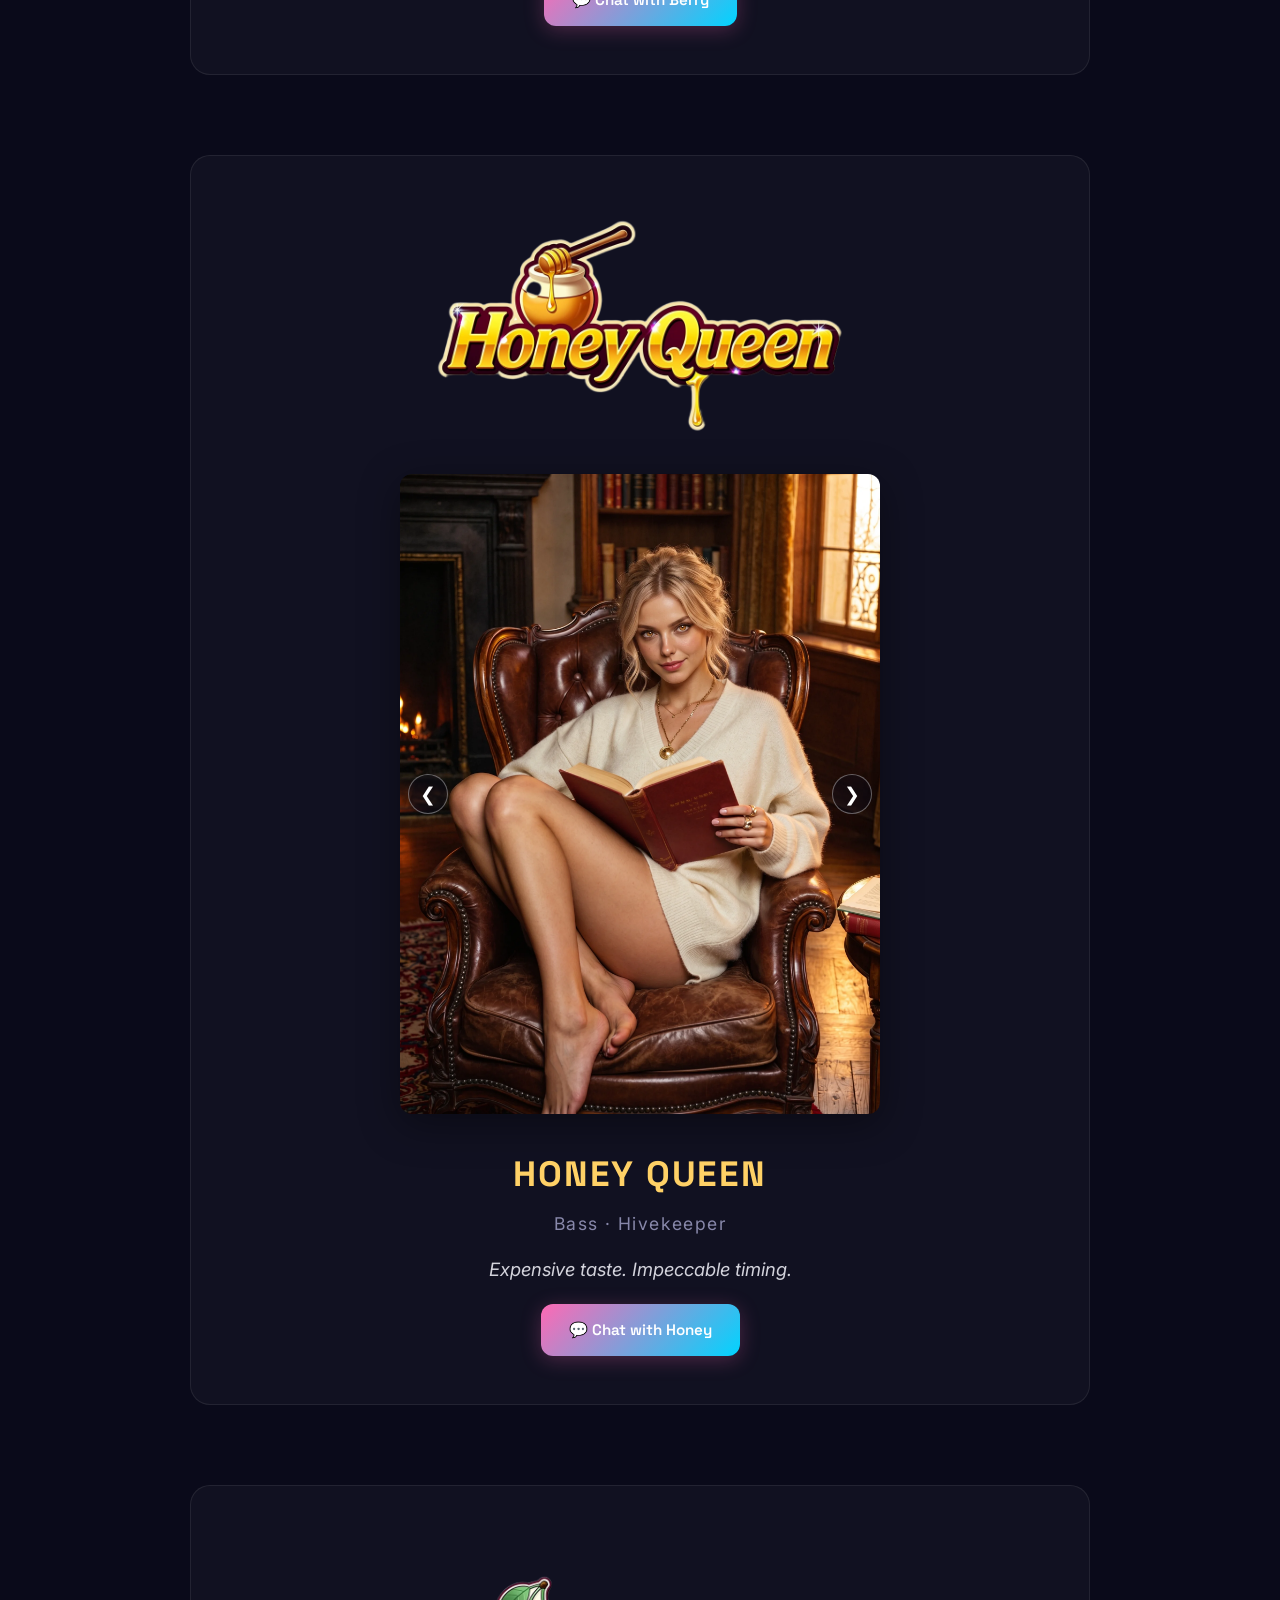
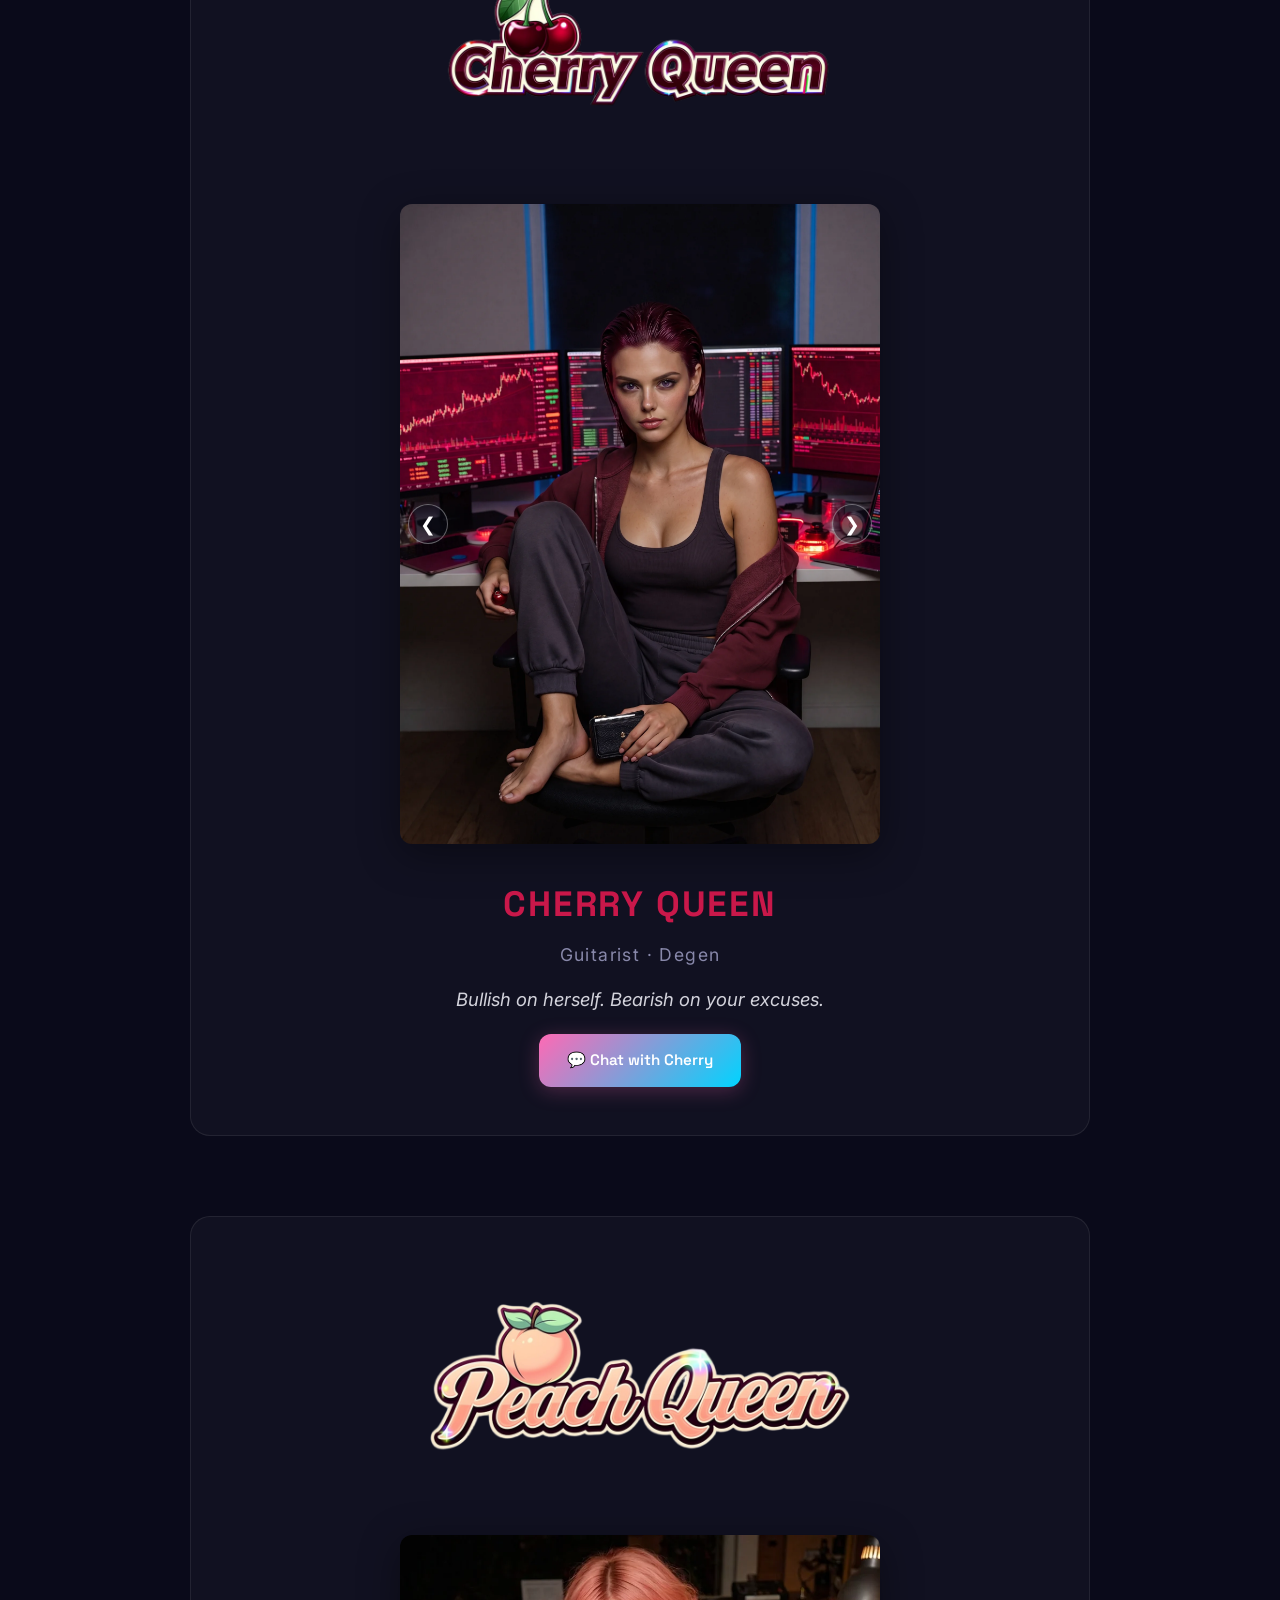
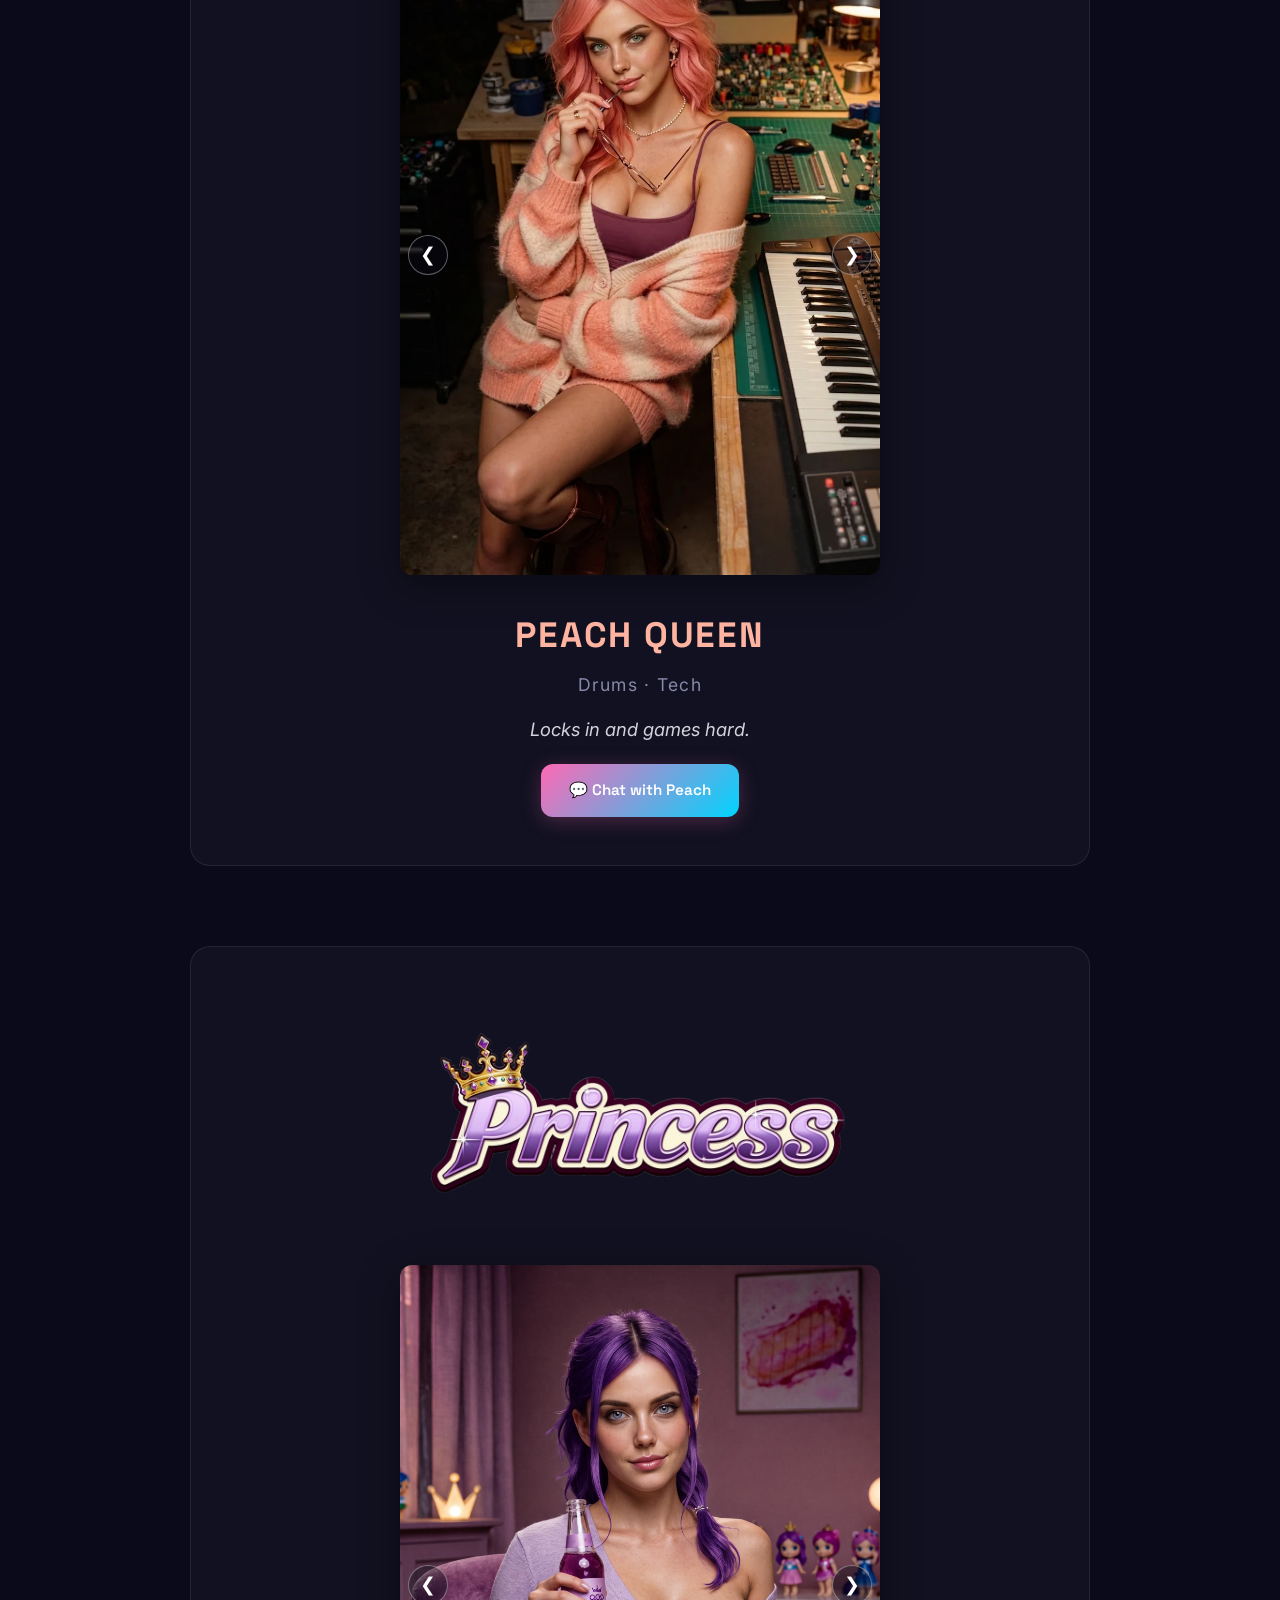
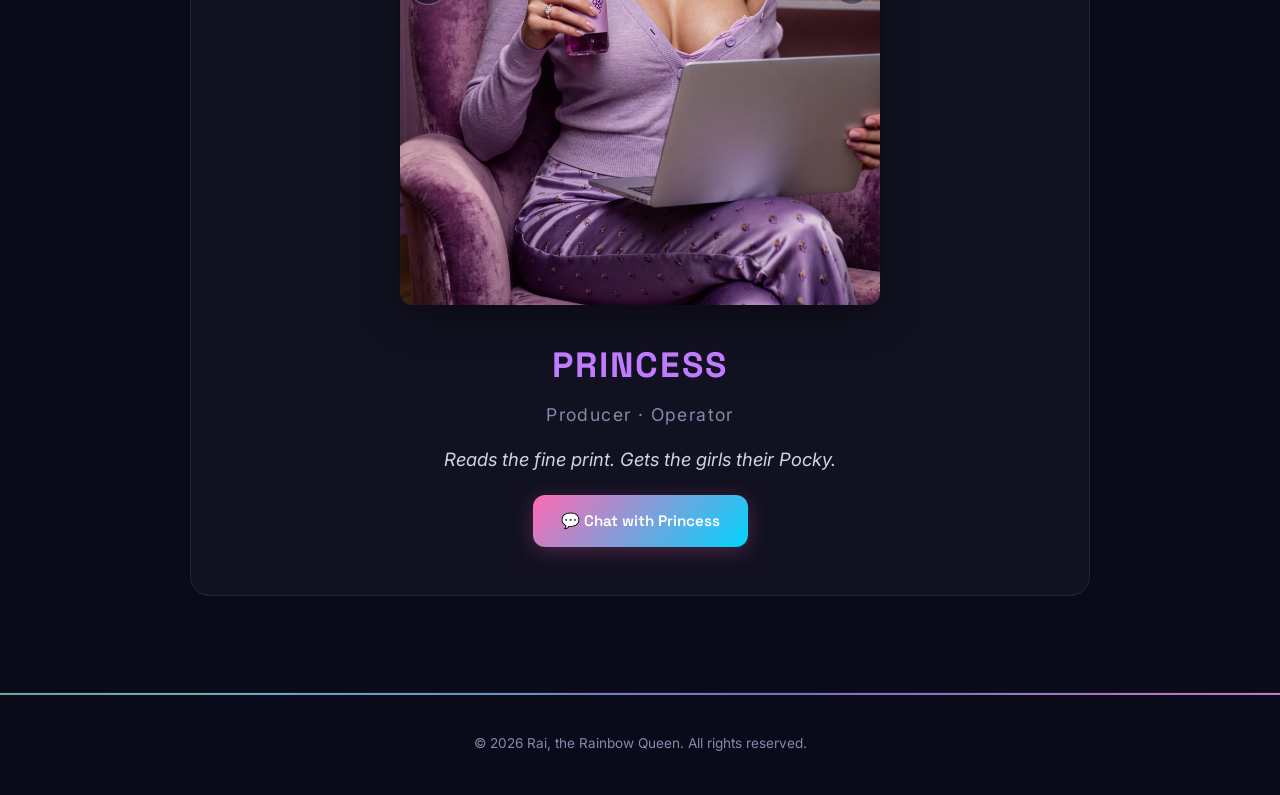
==== commit 0465ea00: "analytics: Cherry door-tracking pass — shared analytics.js on / and /sisters/, src/utm registered on" ====
--- a/sisters/index.html
+++ b/sisters/index.html
@@ -12,6 +12,7 @@
     <link rel="preconnect" href="https://fonts.gstatic.com" crossorigin>
     <link href="https://fonts.googleapis.com/css2?family=Space+Grotesk:wght@300;400;500;600;700&family=Inter:wght@300;400;500;600&display=swap" rel="stylesheet">
     <link rel="stylesheet" href="../styles.css">
+    <script src="../analytics.js"></script>
     <script src="../realm-links.js"></script>
     <link rel="icon" href="data:image/svg+xml,<svg xmlns='http://www.w3.org/2000/svg' viewBox='0 0 100 100'><text y='.9em' font-size='90'>👑</text></svg>">
 </head>
--- a/styles.css
+++ b/styles.css
@@ -16,7 +16,8 @@
     --accent: linear-gradient(135deg, var(--pink), var(--blue));
     --font-display: 'Space Grotesk', sans-serif;
     --font-body: 'Inter', sans-serif;
-    --rainbow: linear-gradient(90deg, #ff0000, #ff7700, #ffff00, #00ff00, #0000ff, #8b00ff);
+    /* Pastel rainbow sampled from the rai.fan crown logo (was full-saturation ROYGBV) */
+    --rainbow: linear-gradient(90deg, #f08c78, #ecc76b, #84d47c, #7fd3e6, #8f8ae8, #e99be4);
 }
 
 * {
@@ -44,10 +45,10 @@
 }
 
 .rainbow-divider {
-    height: 2px;
+    height: 3px;
     width: 100%;
     background: var(--rainbow);
-    opacity: 0.8;
+    opacity: 0.9;
 }
 
 /* ============= HERO ============= */
@@ -322,12 +323,13 @@
 
 .section-label {
     font-family: var(--font-display);
-    font-size: 0.8rem;
-    font-weight: 600;
-    letter-spacing: 0.2em;
+    font-size: clamp(1.5rem, 3.2vw, 2.25rem);
+    font-weight: 700;
+    letter-spacing: 0.12em;
+    line-height: 1.2;
     text-transform: uppercase;
     color: var(--pink);
-    margin-bottom: 16px;
+    margin-bottom: 20px;
 }
 
 .section-label.center {
@@ -582,11 +584,18 @@
     margin: 0 auto 40px;
 }
 
+/* Social doors: 3 + 3 on desktop, 2 per row once it gets cramped */
 .cta-links {
-    display: flex;
+    display: grid;
+    grid-template-columns: repeat(3, minmax(0, 1fr));
     gap: 20px;
-    justify-content: center;
-    flex-wrap: wrap;
+    max-width: 760px;
+    margin: 0 auto;
+}
+.cta-links .social-link { justify-content: center; }
+@media (max-width: 640px) {
+    .cta-links { grid-template-columns: repeat(2, minmax(0, 1fr)); gap: 12px; }
+    .cta-links .social-link { padding: 14px 12px; }
 }
 
 .social-link {
@@ -611,10 +620,15 @@
 }
 
 .cta-crown {
-    font-size: 3rem;
-    margin-top: 48px;
-    opacity: 0.6;
-}
+    margin: 48px auto 0;
+    max-width: 420px;
+}
+.cta-crown img {
+    display: block;
+    width: 100%;
+    height: auto;
+}
+@media (max-width: 480px) { .cta-crown { max-width: 300px; } }
 
 /* ============= FOOTER ============= */
 
@@ -923,10 +937,16 @@
 }
 .queen-chat-lead {
     font-family: var(--font-display);
-    font-size: clamp(1.4rem, 3.5vw, 2.2rem);
-    font-weight: 600;
-    margin: 1rem auto 0.75rem;
+    font-size: clamp(1.6rem, 4vw, 2.6rem);
+    font-weight: 700;
+    line-height: 1.2;
+    margin: 0.5rem auto 0.9rem;
     max-width: 760px;
+    background: var(--accent);
+    -webkit-background-clip: text;
+    background-clip: text;
+    -webkit-text-fill-color: transparent;
+    color: transparent;
 }
 .queen-chat-sub { color: var(--text-muted); max-width: 560px; margin: 0 auto 2.5rem; line-height: 1.7; }
 .queen-chat-row {
@@ -967,3 +987,40 @@
 
 /* Per-sister chat button on /sisters/ */
 .sister-chat-btn { margin-top: 1.25rem; display: inline-flex; }
+/* Rainbow Realm finale: pillars + join CTA + socials + crown in one closing section */
+.realm-finale { padding: 100px 0 110px; background: radial-gradient(ellipse at 50% 70%, var(--pink-glow) 0%, transparent 55%), var(--dark-card); }
+.realm-finale .pillars-grid { margin: 40px 0 0; text-align: left; }
+.realm-finale .realm-join { margin-top: 88px; }
+@media (max-width: 640px) { .realm-finale { padding: 72px 0 80px; } .realm-finale .realm-join { margin-top: 56px; } }
+/* Hero: single quiet "Learn more" at bottom center (X follow button removed; lives in the socials) */
+.hero .scroll-indicator { bottom: 28px; }
+.hero-more { padding: 12px 26px; font-size: 0.95rem; backdrop-filter: blur(8px); -webkit-backdrop-filter: blur(8px); animation: heroMoreFloat 2.6s ease-in-out infinite; }
+@keyframes heroMoreFloat { 0%, 100% { transform: translateY(0); } 50% { transform: translateY(5px); } }
+@media (prefers-reduced-motion: reduce) { .hero-more { animation: none; } }
+.hero .carousel-dots { bottom: 96px; }
+@media (max-width: 640px) { .hero .carousel-dots { bottom: 92px; } .hero .scroll-indicator { bottom: 24px; } }
+/* Sister roll call rotator (Chat with the Sisters) */
+.queen-chat-question { color: var(--text-muted); font-size: 1.15rem; margin: 0 auto 0.4rem; }
+.qc-rotator { position: relative; height: 2.4em; margin: 0 auto 2rem; max-width: 760px; font-family: var(--font-display); font-size: clamp(1.15rem, 2.6vw, 1.5rem); font-weight: 600; overflow: hidden; }
+.qc-line { position: absolute; left: 0; right: 0; top: 50%; opacity: 0; transform: translate(40px, -50%); transition: opacity 0.5s ease, transform 0.5s cubic-bezier(0.22, 1, 0.36, 1); white-space: nowrap; }
+.qc-line.is-active { opacity: 1; transform: translate(0, -50%); }
+.qc-line.is-leaving { opacity: 0; transform: translate(-40px, -50%); }
+.qc-line.berry    { color: #ff6b9d; }
+.qc-line.honey    { color: #ffd166; }
+.qc-line.cherry   { color: #e0446e; }
+.qc-line.peach    { color: #ffb4a2; }
+.qc-line.princess { color: #c17bff; }
+.qc-rotator.is-static { height: auto; overflow: visible; }
+.qc-rotator.is-static .qc-line { position: static; display: block; opacity: 1; transform: none; white-space: normal; margin: 0.15rem 0; }
+.queen-chat-tile.is-featured .queen-chat-img { transform: translateY(-4px) scale(1.04); box-shadow: 0 14px 34px rgba(0,0,0,0.5), 0 0 24px var(--ring, var(--pink)); }
+@media (max-width: 480px) { .qc-line { white-space: normal; } .qc-rotator { height: 3em; } }
+.visually-hidden { position: absolute !important; width: 1px; height: 1px; padding: 0; margin: -1px; overflow: hidden; clip: rect(0 0 0 0); white-space: nowrap; border: 0; }
+/* Hero RAINBOW QUEEN badge: bigger, everything sized in em so the 🌈/👑 scale with the text */
+.hero-top-badge { font-size: clamp(1.15rem, 2.4vw, 1.85rem); padding: 0.6em 1.4em; gap: 0.7em; letter-spacing: 0.22em; top: 2rem; white-space: nowrap; }
+.hero-top-badge-emoji { font-size: 1.25em; line-height: 1; }
+@media (max-width: 640px) {
+    .hero-top-badge { font-size: clamp(0.95rem, 4.6vw, 1.2rem); padding: 0.55em 1.1em; gap: 0.55em; letter-spacing: 0.16em; top: 1.2rem; }
+    .hero-top-badge-emoji { font-size: 1.25em; }
+}
+/* Perf: no live blur on the animated hero button (blur + motion over the crossfading carousel repaints every frame) */
+.hero-more { backdrop-filter: none; -webkit-backdrop-filter: none; background: rgba(10, 10, 26, 0.6); }
